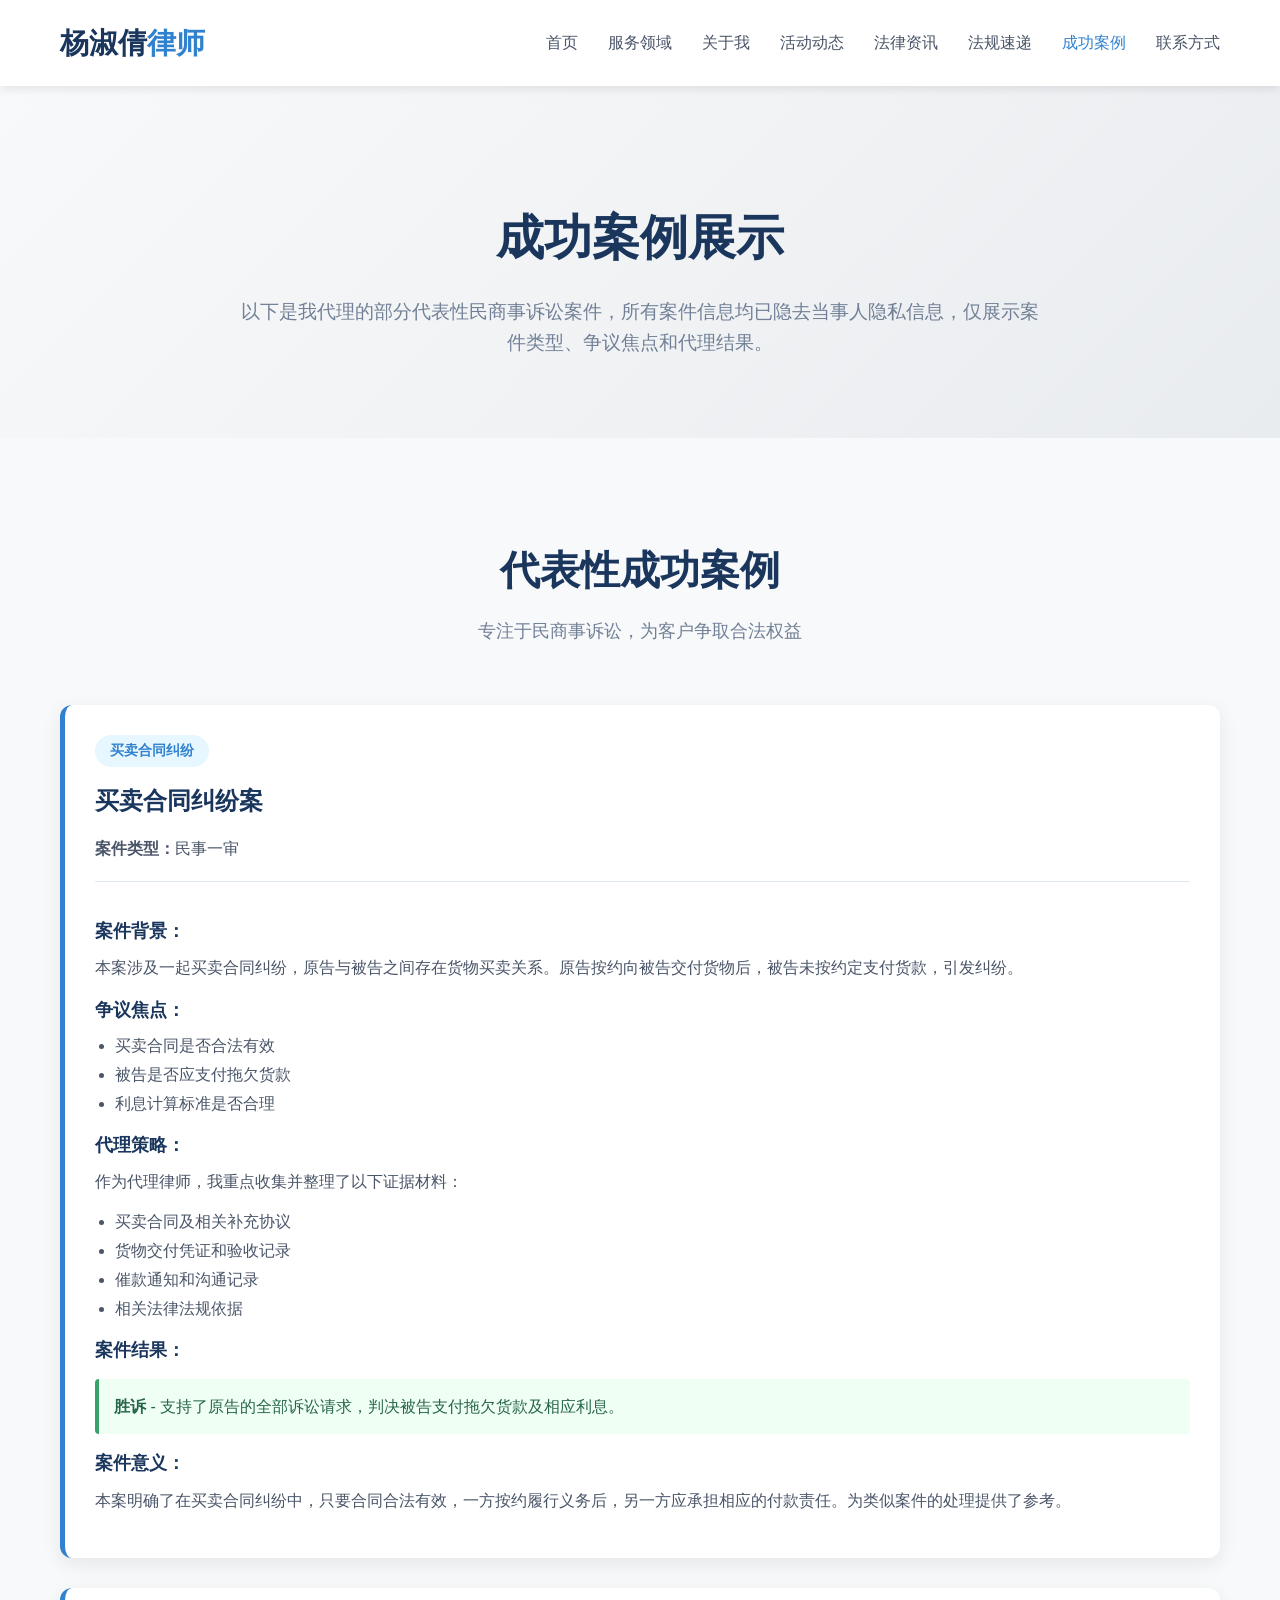
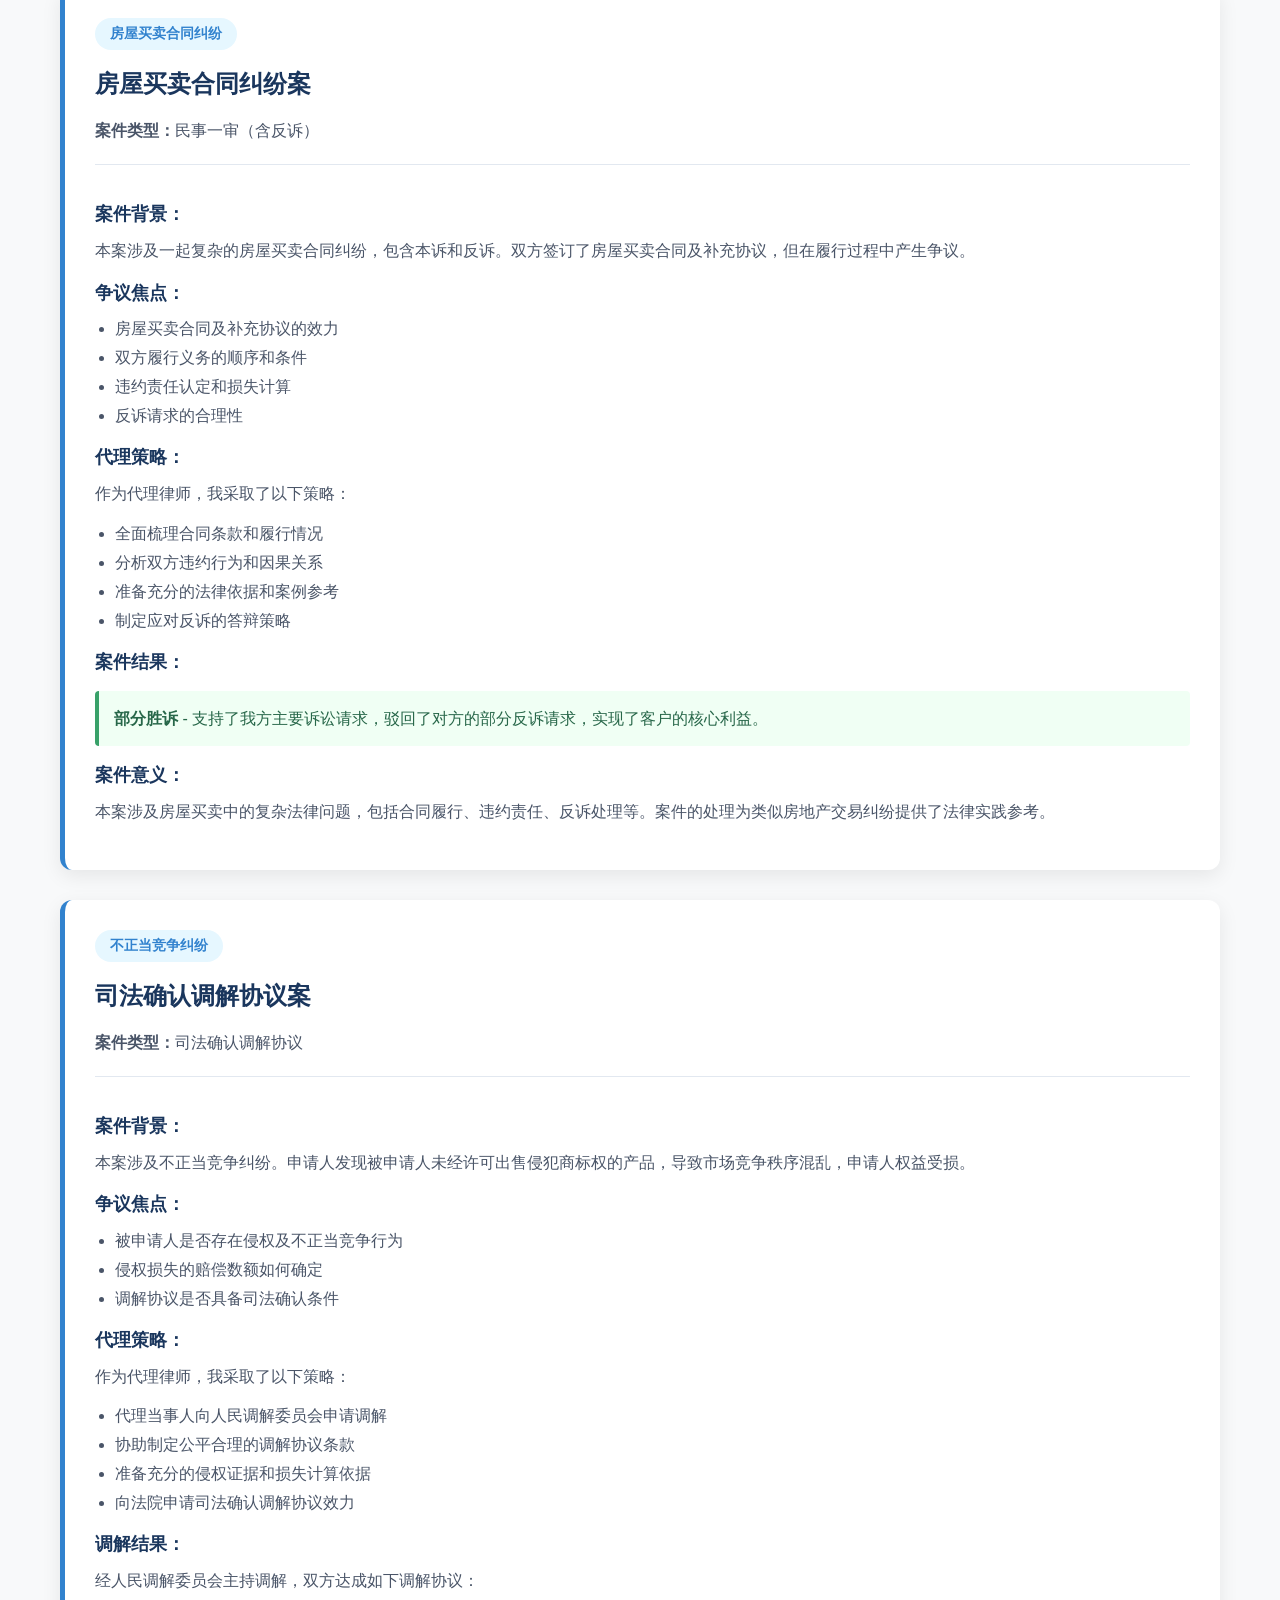
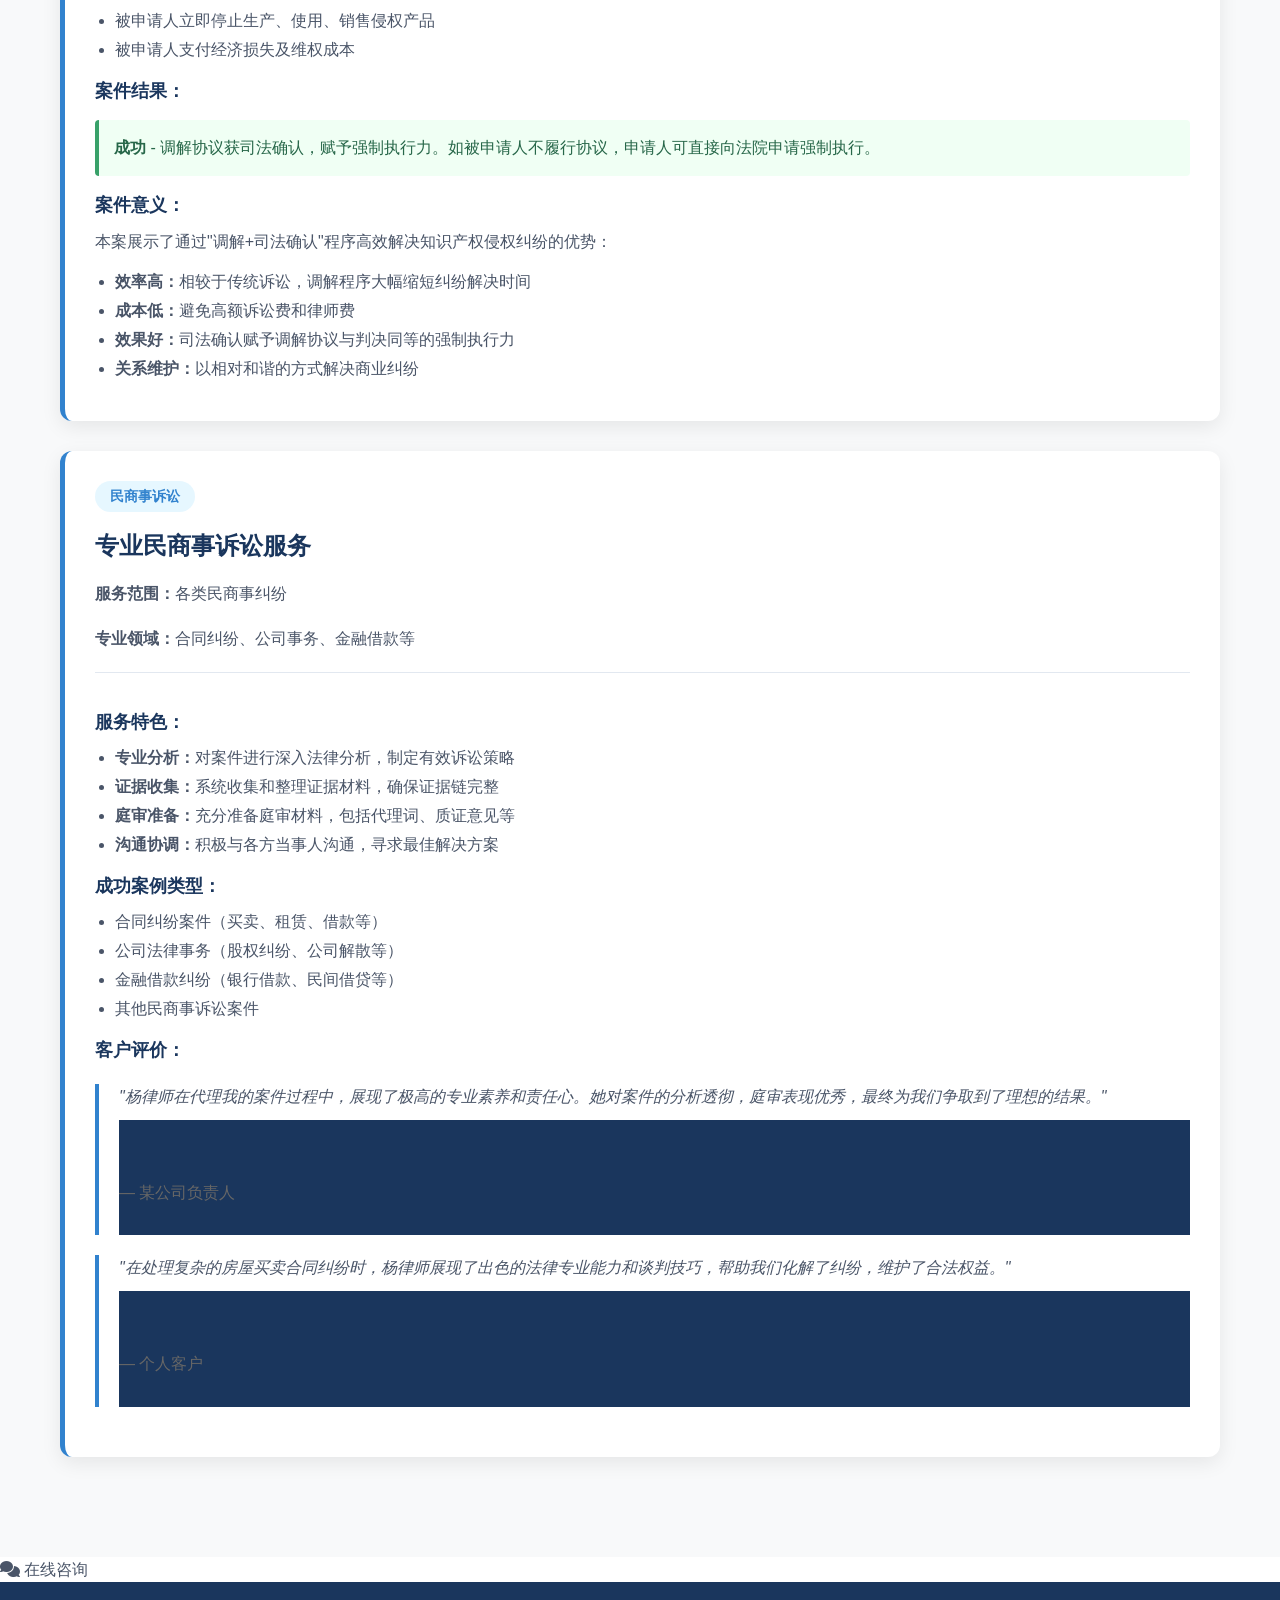
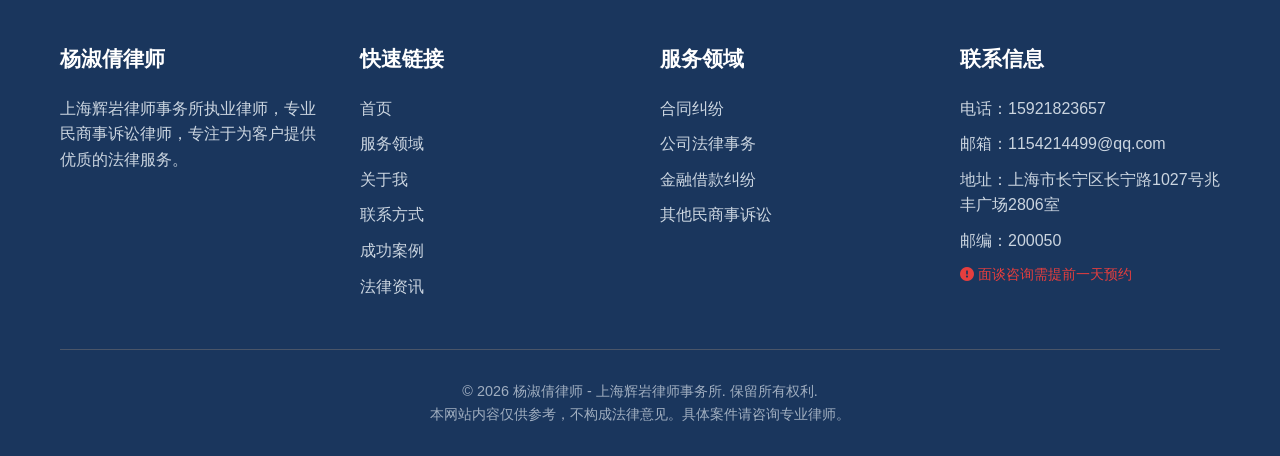
==== cases.html @ 607887e0 "cases.html: 补全</body></html>闭合标签，修复浏览器怪异模式导致fixed定位按钮不可见" ====
<!DOCTYPE html>
<html lang="zh-CN">
<head>
    <meta charset="UTF-8">
    <meta name="viewport" content="width=device-width, initial-scale=1.0">
    <title>成功案例 - 杨淑倩律师 | 上海辉岩律师事务所</title>
    <link rel="stylesheet" href="css/style.css">
    <link rel="stylesheet" href="https://cdnjs.cloudflare.com/ajax/libs/font-awesome/6.4.0/css/all.min.css">
</head>
<body>
    <!-- 头部导航 -->
    <header>
        <div class="container">
            <nav class="navbar">
                <a href="index.html" class="logo">杨淑倩<span>律师</span></a>
                <button class="menu-toggle">
                    <i class="fas fa-bars"></i>
                </button>
                <ul class="nav-links">
<li><a href="index.html#home">首页</a></li>
<li><a href="index.html#services">服务领域</a></li>
<li><a href="index.html#about">关于我</a></li>
<li><a href="index.html#activities">活动动态</a></li>
<li><a href="legal-insights.html">法律资讯</a></li>
<li><a href="laws.html">法规速递</a></li>
<li><a class="active" href="cases.html">成功案例</a></li>
<li><a href="index.html#contact">联系方式</a></li>
                </ul>
            </nav>
        </div>
    </header>

    <!-- 案例页英雄区域 -->
    <section class="hero" id="home" style="padding: 120px 0 80px; margin-top: 80px;">
        <div class="container">
            <h1>成功案例展示</h1>
            <p>以下是我代理的部分代表性民商事诉讼案件，所有案件信息均已隐去当事人隐私信息，仅展示案件类型、争议焦点和代理结果。</p>
        </div>
    </section>

    <!-- 案例展示区域 -->
    <section class="cases" id="cases">
        <div class="container">
            <div class="section-title">
                <h2>代表性成功案例</h2>
                <p>专注于民商事诉讼，为客户争取合法权益</p>
            </div>

            <!-- 案例展示 - 长条分隔样式 -->
            <div class="cases-list">
                <!-- 案例1 -->
                <div class="case-card fade-in">
                    <div class="case-content">
                        <span class="case-tag">买卖合同纠纷</span>
                        <h3>买卖合同纠纷案</h3>
                        <p><strong>案件类型：</strong>民事一审</p>
                        
                        <div class="case-details">
                            <h4>案件背景：</h4>
                            <p>本案涉及一起买卖合同纠纷，原告与被告之间存在货物买卖关系。原告按约向被告交付货物后，被告未按约定支付货款，引发纠纷。</p>
                            
                            <h4>争议焦点：</h4>
                            <ul>
                                <li>买卖合同是否合法有效</li>
                                <li>被告是否应支付拖欠货款</li>
                                <li>利息计算标准是否合理</li>
                            </ul>
                            
                            <h4>代理策略：</h4>
                            <p>作为代理律师，我重点收集并整理了以下证据材料：</p>
                            <ul>
                                <li>买卖合同及相关补充协议</li>
                                <li>货物交付凭证和验收记录</li>
                                <li>催款通知和沟通记录</li>
                                <li>相关法律法规依据</li>
                            </ul>
                            
                            <h4>案件结果：</h4>
                            <div class="case-result">
                                <p><strong>胜诉</strong> - 支持了原告的全部诉讼请求，判决被告支付拖欠货款及相应利息。</p>
                            </div>
                            
                            <h4>案件意义：</h4>
                            <p>本案明确了在买卖合同纠纷中，只要合同合法有效，一方按约履行义务后，另一方应承担相应的付款责任。为类似案件的处理提供了参考。</p>
                        </div>
                    </div>
                </div>

                <!-- 案例2 -->
                <div class="case-card fade-in">
                    <div class="case-content">
                        <span class="case-tag">房屋买卖合同纠纷</span>
                        <h3>房屋买卖合同纠纷案</h3>
                        <p><strong>案件类型：</strong>民事一审（含反诉）</p>
                        
                        <div class="case-details">
                            <h4>案件背景：</h4>
                            <p>本案涉及一起复杂的房屋买卖合同纠纷，包含本诉和反诉。双方签订了房屋买卖合同及补充协议，但在履行过程中产生争议。</p>
                            
                            <h4>争议焦点：</h4>
                            <ul>
                                <li>房屋买卖合同及补充协议的效力</li>
                                <li>双方履行义务的顺序和条件</li>
                                <li>违约责任认定和损失计算</li>
                                <li>反诉请求的合理性</li>
                            </ul>
                            
                            <h4>代理策略：</h4>
                            <p>作为代理律师，我采取了以下策略：</p>
                            <ul>
                                <li>全面梳理合同条款和履行情况</li>
                                <li>分析双方违约行为和因果关系</li>
                                <li>准备充分的法律依据和案例参考</li>
                                <li>制定应对反诉的答辩策略</li>
                            </ul>
                            
                            <h4>案件结果：</h4>
                            <div class="case-result">
                                <p><strong>部分胜诉</strong> - 支持了我方主要诉讼请求，驳回了对方的部分反诉请求，实现了客户的核心利益。</p>
                            </div>
                            
                            <h4>案件意义：</h4>
                            <p>本案涉及房屋买卖中的复杂法律问题，包括合同履行、违约责任、反诉处理等。案件的处理为类似房地产交易纠纷提供了法律实践参考。</p>
                        </div>
                    </div>
                </div>

                <!-- 案例3：司法确认调解协议案 -->
                <div class="case-card fade-in">
                    <div class="case-content">
                        <span class="case-tag">不正当竞争纠纷</span>
                        <h3>司法确认调解协议案</h3>
                        <p><strong>案件类型：</strong>司法确认调解协议</p>
                        
                        <div class="case-details">
                            <h4>案件背景：</h4>
                            <p>本案涉及不正当竞争纠纷。申请人发现被申请人未经许可出售侵犯商标权的产品，导致市场竞争秩序混乱，申请人权益受损。</p>
                            
                            <h4>争议焦点：</h4>
                            <ul>
                                <li>被申请人是否存在侵权及不正当竞争行为</li>
                                <li>侵权损失的赔偿数额如何确定</li>
                                <li>调解协议是否具备司法确认条件</li>
                            </ul>
                            
                            <h4>代理策略：</h4>
                            <p>作为代理律师，我采取了以下策略：</p>
                            <ul>
                                <li>代理当事人向人民调解委员会申请调解</li>
                                <li>协助制定公平合理的调解协议条款</li>
                                <li>准备充分的侵权证据和损失计算依据</li>
                                <li>向法院申请司法确认调解协议效力</li>
                            </ul>
                            
                            <h4>调解结果：</h4>
                            <p>经人民调解委员会主持调解，双方达成如下调解协议：</p>
                            <ul>
                                <li>被申请人立即停止生产、使用、销售侵权产品</li>
                                <li>被申请人支付经济损失及维权成本</li>
                            </ul>
                            
                            <h4>案件结果：</h4>
                            <div class="case-result">
                                <p><strong>成功</strong> - 调解协议获司法确认，赋予强制执行力。如被申请人不履行协议，申请人可直接向法院申请强制执行。</p>
                            </div>
                            
                            <h4>案件意义：</h4>
                            <p>本案展示了通过"调解+司法确认"程序高效解决知识产权侵权纠纷的优势：</p>
                            <ul>
                                <li><strong>效率高：</strong>相较于传统诉讼，调解程序大幅缩短纠纷解决时间</li>
                                <li><strong>成本低：</strong>避免高额诉讼费和律师费</li>
                                <li><strong>效果好：</strong>司法确认赋予调解协议与判决同等的强制执行力</li>
                                <li><strong>关系维护：</strong>以相对和谐的方式解决商业纠纷</li>
                            </ul>
                        </div>
                    </div>
                </div>

                <!-- 案例4（通用模板） -->
                <div class="case-card fade-in">
                    <div class="case-content">
                        <span class="case-tag">民商事诉讼</span>
                        <h3>专业民商事诉讼服务</h3>
                        <p><strong>服务范围：</strong>各类民商事纠纷</p>
                        <p><strong>专业领域：</strong>合同纠纷、公司事务、金融借款等</p>
                        
                        <div class="case-details">
                            <h4>服务特色：</h4>
                            <ul>
                                <li><strong>专业分析：</strong>对案件进行深入法律分析，制定有效诉讼策略</li>
                                <li><strong>证据收集：</strong>系统收集和整理证据材料，确保证据链完整</li>
                                <li><strong>庭审准备：</strong>充分准备庭审材料，包括代理词、质证意见等</li>
                                <li><strong>沟通协调：</strong>积极与各方当事人沟通，寻求最佳解决方案</li>
                            </ul>
                            
                            <h4>成功案例类型：</h4>
                            <ul>
                                <li>合同纠纷案件（买卖、租赁、借款等）</li>
                                <li>公司法律事务（股权纠纷、公司解散等）</li>
                                <li>金融借款纠纷（银行借款、民间借贷等）</li>
                                <li>其他民商事诉讼案件</li>
                            </ul>
                            
                            <h4>客户评价：</h4>
                            <blockquote style="border-left: 4px solid #3182ce; padding-left: 20px; margin: 20px 0; font-style: italic;">
                                "杨律师在代理我的案件过程中，展现了极高的专业素养和责任心。她对案件的分析透彻，庭审表现优秀，最终为我们争取到了理想的结果。"
                                <footer style="margin-top: 10px; font-style: normal; color: #666;">— 某公司负责人</footer>
                            </blockquote>
                            
                            <blockquote style="border-left: 4px solid #3182ce; padding-left: 20px; margin: 20px 0; font-style: italic;">
                                "在处理复杂的房屋买卖合同纠纷时，杨律师展现了出色的法律专业能力和谈判技巧，帮助我们化解了纠纷，维护了合法权益。"
                                <footer style="margin-top: 10px; font-style: normal; color: #666;">— 个人客户</footer>
                            </blockquote>
                        </div>
                    </div>
                </div>
            </div>
        </div>
    </section>

    <!-- 咨询区域 -->
    <!-- 悬浮咨询按钮 -->
    <div class="fixed-consult-btn" onclick="showConsultPanel()">
        <i class="fas fa-comments"></i> 在线咨询
    </div>
    
    <!-- 咨询面板 -->
    <div class="consult-panel" id="consultPanel">
        <div class="consult-panel-header">
            <span>扫码咨询杨律师</span>
            <button onclick="hideConsultPanel()">&times;</button>
        </div>
        <div class="consult-panel-body" style="text-align: center;">
            <p>长按识别二维码，添加杨律师微信</p>
            <img src="素材/微信二维码.png" alt="杨律师微信二维码" style="width: 200px; height: 200px; margin: 15px 0; border-radius: 8px;">
            <p style="color: #666; font-size: 0.85rem;">或直接拨打电话：<strong>15921823657</strong></p>
        </div>
    </div>

    <!-- 页脚 -->
    <footer>
        <div class="container">
            <div class="footer-content">
                <div class="footer-section">
                    <h3>杨淑倩律师</h3>
                    <p>上海辉岩律师事务所执业律师，专业民商事诉讼律师，专注于为客户提供优质的法律服务。</p>
                </div>
                <div class="footer-section">
                    <h3>快速链接</h3>
                    <a href="index.html#home">首页</a>
                    <a href="index.html#services">服务领域</a>
                    <a href="index.html#about">关于我</a>
                    <a href="index.html#contact">联系方式</a>
                    <a href="cases.html" class="active">成功案例</a>
                    <a href="legal-insights.html">法律资讯</a>
                </div>
                <div class="footer-section">
                    <h3>服务领域</h3>
                    <a href="index.html#services">合同纠纷</a>
                    <a href="index.html#services">公司法律事务</a>
                    <a href="index.html#services">金融借款纠纷</a>
                    <a href="index.html#services">其他民商事诉讼</a>
                </div>
                <div class="footer-section">
                    <h3>联系信息</h3>
                    <p>电话：15921823657</p>
                    <p>邮箱：1154214499@qq.com</p>
                    <p>地址：上海市长宁区长宁路1027号兆丰广场2806室</p>
                    <p>邮编：200050</p>
                    <p style="color: #e53e3e; font-size: 0.85rem; margin-top: 5px;">
                        <i class="fas fa-exclamation-circle"></i> 面谈咨询需提前一天预约
                    </p>
                </div>
            </div>
            <div class="copyright">
                <p>&copy; 2026 杨淑倩律师 - 上海辉岩律师事务所. 保留所有权利.</p>
                <p>本网站内容仅供参考，不构成法律意见。具体案件请咨询专业律师。</p>
            </div>
        </div>
    </footer>

    <script src="js/main.js"></script>
    <script>
        // 案例页面特定功能
        document.addEventListener('DOMContentLoaded', function() {
            // 案例详情展开/收起功能
            const caseCards = document.querySelectorAll('.case-card');
            caseCards.forEach(card => {
                card.addEventListener('click', function(e) {
                    // 防止点击链接时触发
                    if (e.target.tagName === 'A' || e.target.closest('a')) {
                        return;
                    }
                    
                    this.classList.toggle('expanded');
                });
            });
        });
    </script>
    
    <style>
        .case-details {
            margin-top: 20px;
            padding-top: 20px;
            border-top: 1px solid #e2e8f0;
        }
        
        .case-details h4 {
            color: #1a365d;
            margin: 15px 0 10px;
            font-size: 1.1rem;
        }
        
        .case-details ul {
            margin: 10px 0 10px 20px;
            color: #4a5568;
        }
        
        .case-details li {
            margin-bottom: 5px;
        }
        
        .case-result {
            background-color: #f0fff4;
            border-left: 4px solid #38a169;
            padding: 15px;
            margin: 15px 0;
            border-radius: 4px;
        }
            <!-- 咨询按钮样式 -->
    <style>
        .fixed-consult-btn {
            position: fixed;
            top: 50%;
            right: 20px;
            transform: translateY(-50%);
            background: linear-gradient(135deg, #1a365d, #2b6cb0);
            color: #fff;
            padding: 12px 24px;
            border-radius: 30px;
            cursor: pointer;
            box-shadow: 0 4px 20px rgba(26,54,93,0.3);
            z-index: 9999;
            font-size: 1rem;
            font-weight: 500;
            transition: transform 0.3s ease, box-shadow 0.3s ease;
        }
        .fixed-consult-btn:hover {
            transform: translateY(-3px);
            box-shadow: 0 6px 25px rgba(26,54,93,0.4);
        }
        .consult-panel {
            display: none;
            position: fixed;
            top: 50%;
            right: 80px;
            transform: translateY(-50%);
            width: 320px;
            background: #fff;
            border-radius: 12px;
            box-shadow: 0 8px 40px rgba(0,0,0,0.15);
            z-index: 9999;
            overflow: hidden;
        }
        .consult-panel.show {
            display: block;
        }
        .consult-panel-header {
            background: linear-gradient(135deg, #1a365d, #2b6cb0);
            color: #fff;
            padding: 15px 20px;
            display: flex;
            justify-content: space-between;
            align-items: center;
        }
        .consult-panel-header button {
            background: none;
            border: none;
            color: #fff;
            font-size: 1.5rem;
            cursor: pointer;
        }
        .consult-panel-body {
            padding: 20px;
        }
        .consult-panel-body p {
            margin: 0 0 15px;
            color: #4a5568;
            font-size: 0.9rem;
        }
        @media (max-width: 480px) {
            .fixed-consult-btn {
                top: 50%;
                right: 10px;
                transform: translateY(-50%);
                padding: 10px 18px;
                font-size: 0.9rem;
            }
            .consult-panel {
                top: 50%;
                right: 60px;
                transform: translateY(-50%);
                left: 10px;
                width: auto;
            }
        }
    </style>
    <script>
        function showConsultPanel() {
            document.getElementById('consultPanel').classList.add('show');
        }
        function hideConsultPanel() {
            document.getElementById('consultPanel').classList.remove('show');
        }
    </script>

</body>
</html>
---- css/style.css ----
/* 基础样式重置 */
* {
    margin: 0;
    padding: 0;
    box-sizing: border-box;
}

:root {
    --primary-color: #1a365d;
    --secondary-color: #3182ce;
    --accent-color: #4299e1;
    --light-color: #f8f9fa;
    --dark-color: #2d3748;
    --text-color: #4a5568;
    --light-text: #718096;
    --border-color: #e2e8f0;
    --success-color: #38a169;
    --warning-color: #d69e2e;
    --danger-color: #e53e3e;
}

body {
    font-family: 'Segoe UI', 'Microsoft YaHei', sans-serif;
    line-height: 1.6;
    color: var(--text-color);
    background-color: white;
}

.container {
    max-width: 1200px;
    margin: 0 auto;
    padding: 0 20px;
}

/* 头部导航 */
header {
    background-color: white;
    box-shadow: 0 2px 10px rgba(0,0,0,0.1);
    position: fixed;
    width: 100%;
    top: 0;
    z-index: 1000;
}

.navbar {
    display: flex;
    justify-content: space-between;
    align-items: center;
    padding: 20px 0;
}

.logo {
    font-size: 1.8rem;
    font-weight: 700;
    color: var(--primary-color);
    text-decoration: none;
}

.logo span {
    color: var(--secondary-color);
}

.nav-links {
    display: flex;
    list-style: none;
    gap: 30px;
}

.nav-links a {
    color: var(--text-color);
    text-decoration: none;
    font-weight: 500;
    transition: color 0.3s;
}

.nav-links a:hover,
.nav-links a.active {
    color: var(--secondary-color);
}

.menu-toggle {
    display: none;
    background: none;
    border: none;
    font-size: 1.5rem;
    color: var(--primary-color);
    cursor: pointer;
}

/* 英雄区域 */
.hero {
    padding: 160px 0 100px;
    background: linear-gradient(135deg, #f8f9fa 0%, #e9ecef 100%);
    text-align: center;
}

.hero h1 {
    font-size: 3rem;
    color: var(--primary-color);
    margin-bottom: 20px;
}

.hero p {
    font-size: 1.2rem;
    color: var(--light-text);
    max-width: 800px;
    margin: 0 auto;
}

/* 章节标题 */
.section-title {
    text-align: center;
    margin-bottom: 60px;
}

.section-title h2 {
    font-size: 2.5rem;
    color: var(--primary-color);
    margin-bottom: 15px;
}

.section-title p {
    font-size: 1.1rem;
    color: var(--light-text);
    max-width: 600px;
    margin: 0 auto;
}

/* 案例展示区域 - 长条分隔样式 */
.cases {
    padding: 100px 0;
    background-color: #f8f9fa;
}

/* 案例卡片 - 长条分隔样式 */
.case-card {
    background: white;
    border-radius: 12px;
    overflow: hidden;
    box-shadow: 0 6px 20px rgba(0,0,0,0.08);
    margin-bottom: 30px;
    transition: transform 0.3s ease, box-shadow 0.3s ease;
    border-left: 5px solid var(--secondary-color);
}

.case-card:hover {
    transform: translateY(-5px);
    box-shadow: 0 10px 25px rgba(0,0,0,0.12);
}

.case-card:last-child {
    margin-bottom: 0;
}

.case-content {
    padding: 30px;
}

.case-tag {
    display: inline-block;
    background-color: #e6f7ff;
    color: var(--secondary-color);
    padding: 5px 15px;
    border-radius: 20px;
    font-size: 0.85rem;
    font-weight: 600;
    margin-bottom: 15px;
}

.case-content h3 {
    font-size: 1.5rem;
    color: var(--primary-color);
    margin-bottom: 15px;
}

.case-content > p {
    color: var(--text-color);
    margin-bottom: 20px;
    line-height: 1.6;
}

/* 案例详情区域 */
.case-details {
    margin-top: 25px;
    padding-top: 25px;
    border-top: 1px solid var(--border-color);
}

.case-details h4 {
    color: var(--primary-color);
    margin: 20px 0 10px;
    font-size: 1.1rem;
}

.case-details p {
    color: var(--text-color);
    margin-bottom: 15px;
    line-height: 1.6;
}

.case-details ul {
    margin: 10px 0 15px 20px;
    color: var(--text-color);
}

.case-details li {
    margin-bottom: 8px;
    line-height: 1.5;
}

/* 案件结果样式 */
.case-result {
    background-color: #f0fff4;
    border-left: 4px solid var(--success-color);
    padding: 15px;
    margin: 20px 0;
    border-radius: 4px;
}

.case-result p {
    margin: 0;
    color: #276749;
}

/* 按钮样式 */
.btn {
    display: inline-block;
    padding: 12px 30px;
    background-color: var(--secondary-color);
    color: white;
    text-decoration: none;
    border-radius: 6px;
    font-weight: 600;
    border: none;
    cursor: pointer;
    transition: all 0.3s ease;
}

.btn:hover {
    background-color: var(--primary-color);
    transform: translateY(-2px);
    box-shadow: 0 6px 15px rgba(49, 130, 206, 0.3);
}

.btn-outline {
    background-color: transparent;
    color: var(--secondary-color);
    border: 2px solid var(--secondary-color);
}

.btn-outline:hover {
    background-color: var(--secondary-color);
    color: white;
}

.btn-primary {
    background-color: var(--secondary-color);
    color: white;
}

.btn-primary:hover {
    background-color: var(--primary-color);
}

/* 咨询表单 */
.consultation {
    padding: 100px 0;
    background-color: white;
}

.contact-form {
    max-width: 600px;
    margin: 0 auto;
    background: white;
    padding: 40px;
    border-radius: 12px;
    box-shadow: 0 8px 25px rgba(0,0,0,0.1);
}

.form-group {
    margin-bottom: 25px;
}

.form-group label {
    display: block;
    margin-bottom: 8px;
    color: var(--primary-color);
    font-weight: 600;
}

.form-group input,
.form-group select,
.form-group textarea {
    width: 100%;
    padding: 12px 15px;
    border: 1px solid var(--border-color);
    border-radius: 6px;
    font-size: 1rem;
    transition: border-color 0.3s;
}

.form-group input:focus,
.form-group select:focus,
.form-group textarea:focus {
    outline: none;
    border-color: var(--secondary-color);
}

.submit-button {
    width: 100%;
    padding: 15px;
    font-size: 1.1rem;
}

/* 页脚 */
footer {
    background-color: var(--primary-color);
    color: white;
    padding: 60px 0 30px;
}

.footer-content {
    display: grid;
    grid-template-columns: repeat(auto-fit, minmax(250px, 1fr));
    gap: 40px;
    margin-bottom: 40px;
}

.footer-section h3 {
    font-size: 1.3rem;
    margin-bottom: 20px;
    color: white;
}

.footer-section p {
    color: #cbd5e0;
    line-height: 1.6;
    margin-bottom: 10px;
}

.footer-section a {
    display: block;
    color: #cbd5e0;
    text-decoration: none;
    margin-bottom: 10px;
    transition: color 0.3s;
}

.footer-section a:hover {
    color: white;
}

.copyright {
    text-align: center;
    padding-top: 30px;
    border-top: 1px solid #4a5568;
    color: #a0aec0;
    font-size: 0.9rem;
}

/* 响应式设计 */
@media (max-width: 768px) {
    .menu-toggle {
        display: block;
    }
    
    .nav-links {
        display: none;
        position: absolute;
        top: 100%;
        left: 0;
        width: 100%;
        background-color: white;
        flex-direction: column;
        padding: 20px;
        box-shadow: 0 5px 15px rgba(0,0,0,0.1);
    }
    
    .nav-links.active {
        display: flex;
    }
    
    .hero h1 {
        font-size: 2.2rem;
    }
    
    .section-title h2 {
        font-size: 2rem;
    }
    
    .case-content {
        padding: 20px;
    }
    
    .contact-form {
        padding: 25px;
    }
}

/* 动画效果 */
.fade-in {
    animation: fadeIn 0.8s ease-out;
}

@keyframes fadeIn {
    from {
        opacity: 0;
        transform: translateY(20px);
    }
    to {
        opacity: 1;
        transform: translateY(0);
    }
}

/* 加载动画 */
.loading {
    display: inline-block;
    width: 20px;
    height: 20px;
    border: 3px solid rgba(255,255,255,0.3);
    border-radius: 50%;
    border-top-color: white;
    animation: spin 1s ease-in-out infinite;
    margin-right: 10px;
}

@keyframes spin {
    to { transform: rotate(360deg); }
}

/* 错误消息 */
.error-message {
    color: var(--danger-color);
    font-size: 0.9rem;
    margin-top: 5px;
    display: none;
}

.form-group.error .error-message {
    display: block;
}

/* 成功消息 */
.success-message {
    background-color: var(--success-color);
    color: white;
    padding: 15px;
    border-radius: 5px;
    margin-bottom: 20px;
}

/* 活动卡片悬停效果 */
.activity-card:hover {
    transform: translateY(-8px);
    box-shadow: 0 12px 30px rgba(0,0,0,0.15) !important;
    cursor: pointer;
}

/* 案例卡片悬停效果增强 */
.case-card:hover {
    transform: translateY(-5px);
    box-shadow: 0 10px 25px rgba(0,0,0,0.12) !important;
    transition: transform 0.3s ease, box-shadow 0.3s ease;
}

/* 服务项目悬停效果 */
.service-card:hover {
    transform: translateY(-5px);
    box-shadow: 0 10px 25px rgba(0,0,0,0.12) !important;
    transition: transform 0.3s ease, box-shadow 0.3s ease;
}

/* 按钮悬停效果增强 */
.btn:hover {
    transform: translateY(-2px);
    box-shadow: 0 6px 15px rgba(49, 130, 206, 0.3);
    transition: transform 0.2s ease, box-shadow 0.2s ease;
}

.btn-outline:hover {
    transform: translateY(-2px);
    box-shadow: 0 6px 15px rgba(26, 54, 93, 0.15);
    transition: transform 0.2s ease, box-shadow 0.2s ease;
}
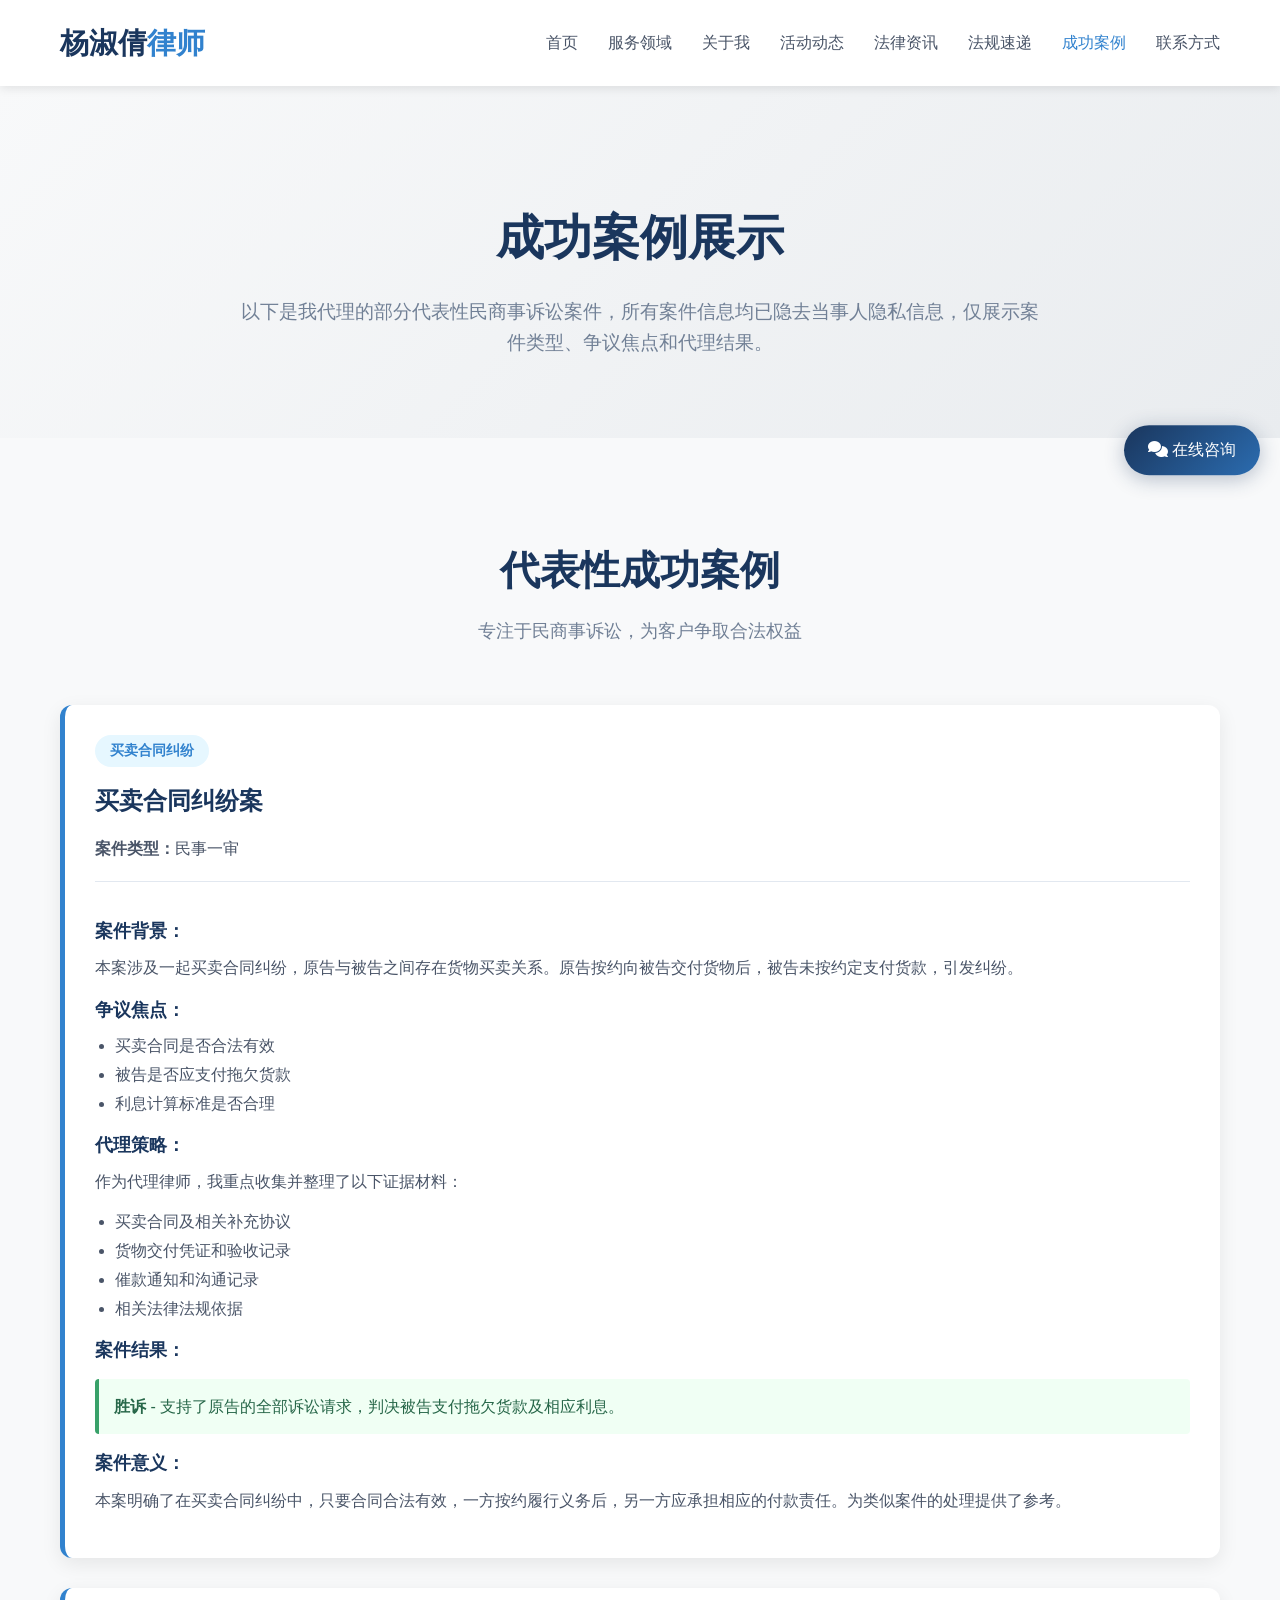
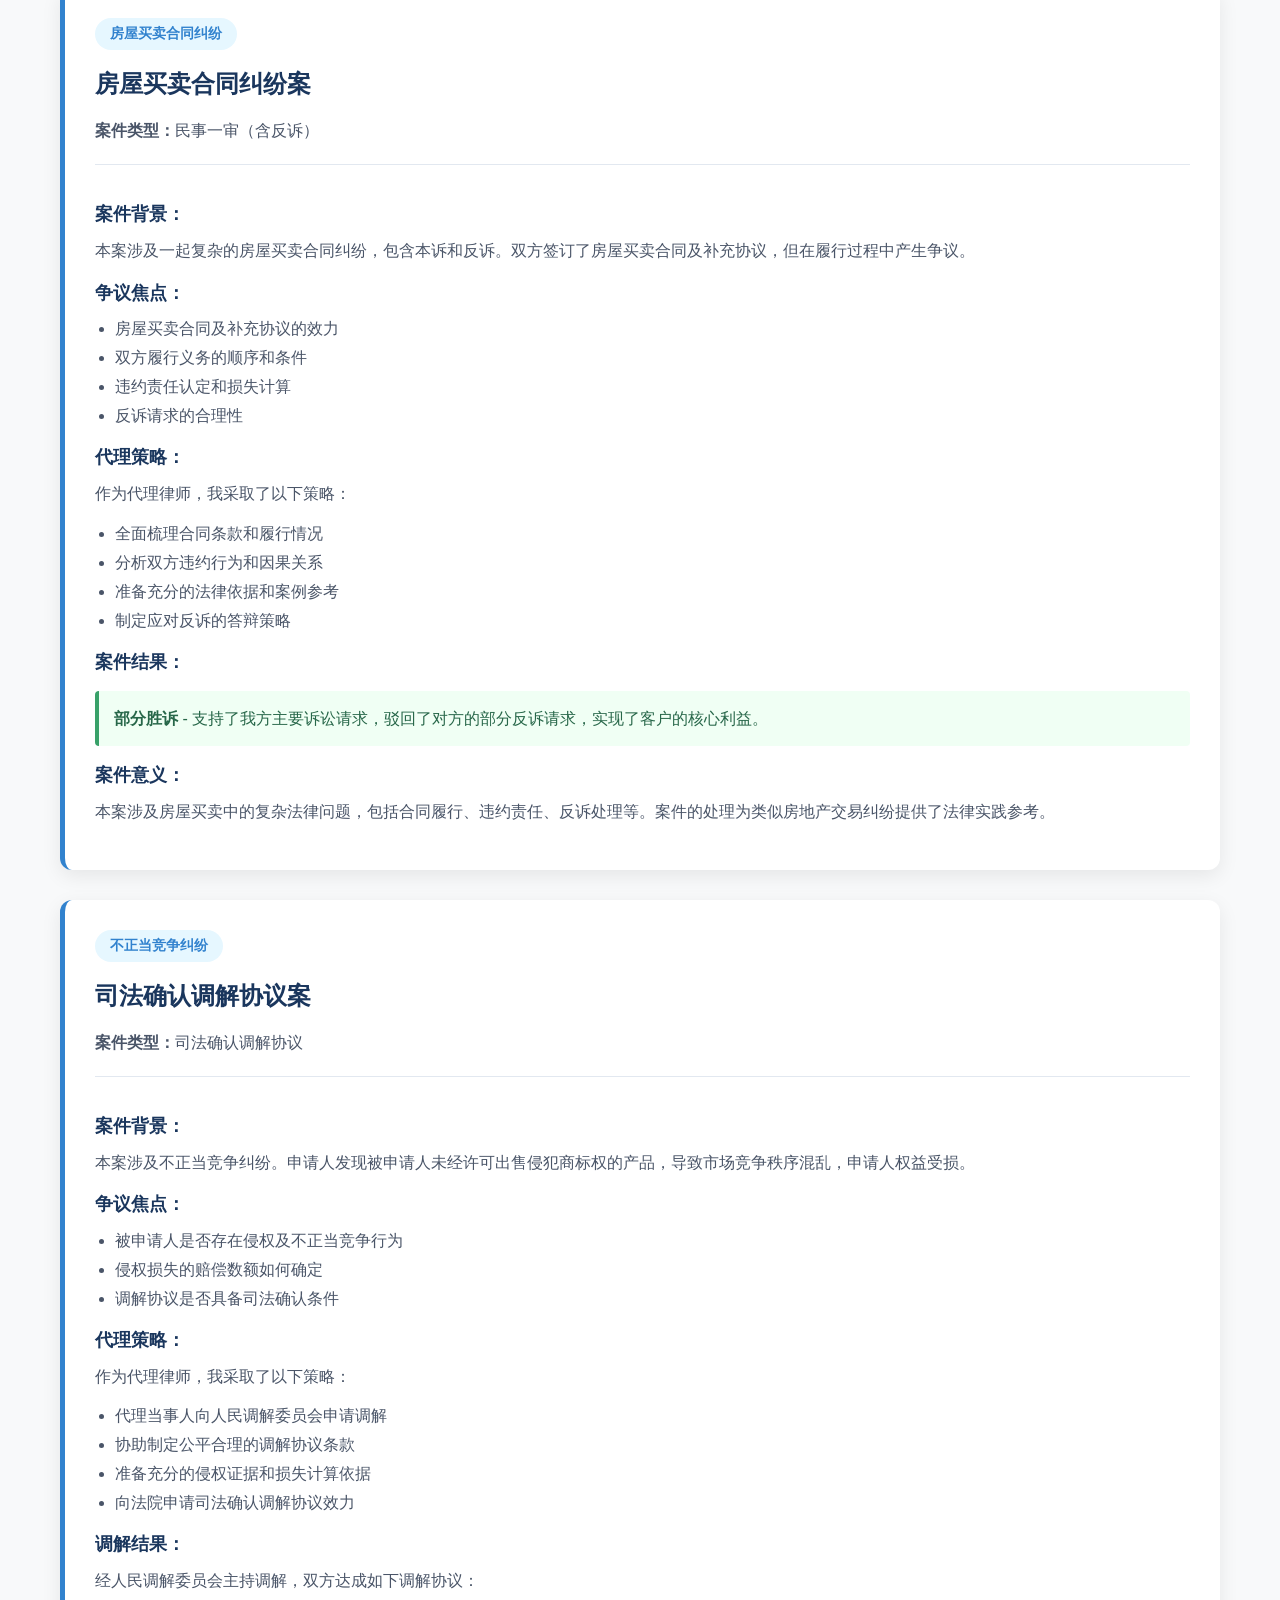
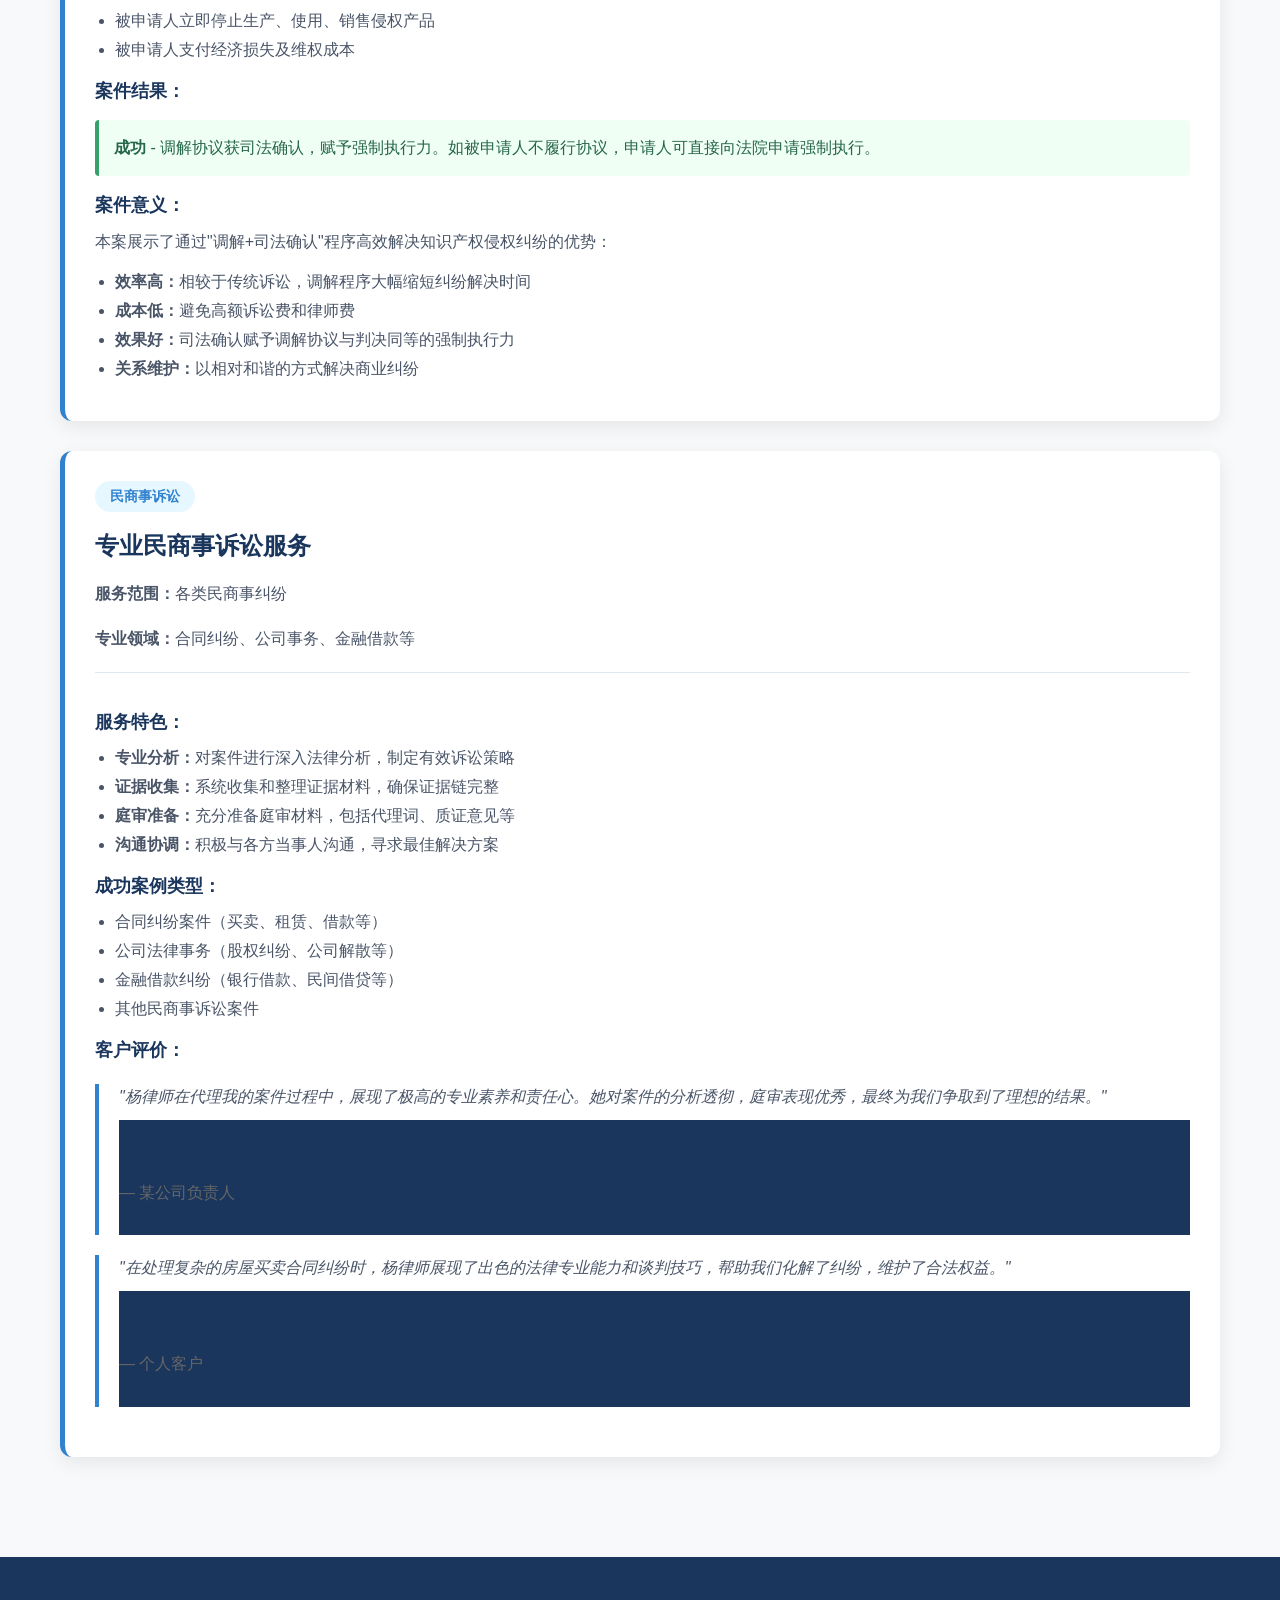
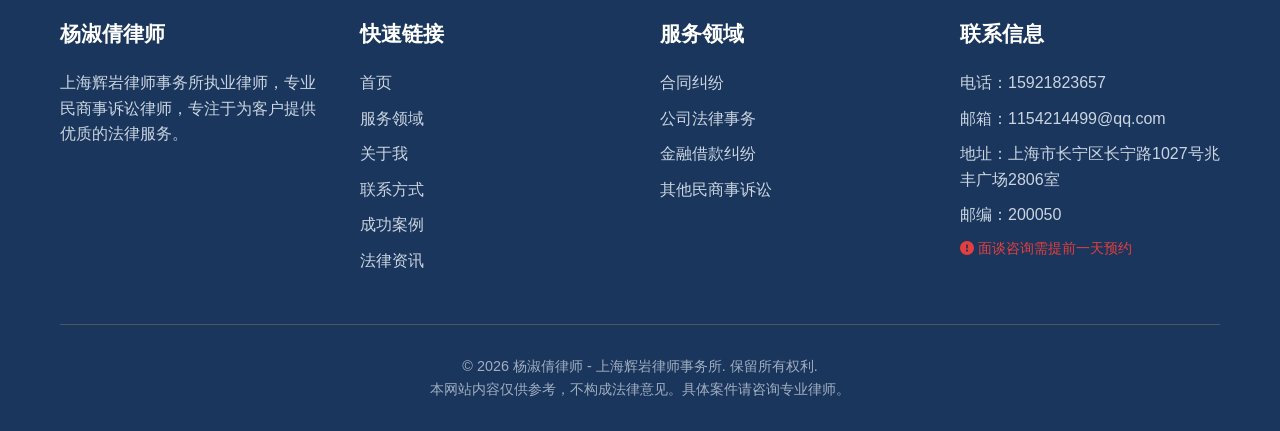
==== commit d0bded30: "cases.html: 完全替换在线咨询按钮代码为laws.html对齐版本（包含完整CSS+JS+HTML）" ====
--- a/cases.html
+++ b/cases.html
@@ -218,27 +218,114 @@
         </div>
     </section>
 
-    <!-- 咨询区域 -->
-    <!-- 悬浮咨询按钮 -->
-    <div class="fixed-consult-btn" onclick="showConsultPanel()">
-        <i class="fas fa-comments"></i> 在线咨询
-    </div>
-    
-    <!-- 咨询面板 -->
-    <div class="consult-panel" id="consultPanel">
-        <div class="consult-panel-header">
-            <span>扫码咨询杨律师</span>
-            <button onclick="hideConsultPanel()">&times;</button>
-        </div>
-        <div class="consult-panel-body" style="text-align: center;">
-            <p>长按识别二维码，添加杨律师微信</p>
-            <img src="素材/微信二维码.png" alt="杨律师微信二维码" style="width: 200px; height: 200px; margin: 15px 0; border-radius: 8px;">
-            <p style="color: #666; font-size: 0.85rem;">或直接拨打电话：<strong>15921823657</strong></p>
-        </div>
+    <!-- 悬浮咨询按钮 -->
+    <div class="fixed-consult-btn" onclick="showConsultPanel()">
+        <i class="fas fa-comments"></i> 在线咨询
     </div>
-
-    <!-- 页脚 -->
-    <footer>
+    
+    <!-- 咨询面板 -->
+    <div class="consult-panel" id="consultPanel">
+        <div class="consult-panel-header">
+            <span>扫码咨询杨律师</span>
+            <button onclick="hideConsultPanel()">&times;</button>
+        </div>
+        <div class="consult-panel-body" style="text-align: center;">
+            <p>长按识别二维码，添加杨律师微信</p>
+            <img src="素材/微信二维码.png" alt="杨律师微信二维码" style="width: 200px; height: 200px; margin: 15px 0; border-radius: 8px;">
+            <p style="color: #666; font-size: 0.85rem;">或直接拨打电话：<strong>15921823657</strong></p>
+        </div>
+    </div>
+    
+    <style>
+        .fixed-consult-btn {
+            position: fixed;
+            top: 50%;
+            right: 20px;
+            transform: translateY(-50%);
+            background: linear-gradient(135deg, #1a365d, #2b6cb0);
+            color: #fff;
+            padding: 12px 24px;
+            border-radius: 30px;
+            cursor: pointer;
+            box-shadow: 0 4px 20px rgba(26,54,93,0.3);
+            z-index: 9999;
+            font-size: 1rem;
+            font-weight: 500;
+            transition: transform 0.3s ease, box-shadow 0.3s ease;
+        }
+        .fixed-consult-btn:hover {
+            transform: translateY(-3px);
+            box-shadow: 0 6px 25px rgba(26,54,93,0.4);
+        }
+        .consult-panel {
+            display: none;
+            position: fixed;
+            top: 50%;
+            right: 80px;
+            transform: translateY(-50%);
+            width: 320px;
+            background: #fff;
+            border-radius: 12px;
+            box-shadow: 0 8px 40px rgba(0,0,0,0.15);
+            z-index: 9999;
+            overflow: hidden;
+        }
+        .consult-panel.show {
+            display: block;
+        }
+        .consult-panel-header {
+            background: linear-gradient(135deg, #1a365d, #2b6cb0);
+            color: #fff;
+            padding: 15px 20px;
+            display: flex;
+            justify-content: space-between;
+            align-items: center;
+        }
+        .consult-panel-header button {
+            background: none;
+            border: none;
+            color: #fff;
+            font-size: 1.5rem;
+            cursor: pointer;
+        }
+        .consult-panel-body {
+            padding: 20px;
+        }
+        .consult-panel-body p {
+            margin: 0 0 15px;
+            color: #4a5568;
+            font-size: 0.9rem;
+        }
+        @media (max-width: 480px) {
+            .fixed-consult-btn {
+                top: 50%;
+                right: 10px;
+                transform: translateY(-50%);
+                padding: 10px 18px;
+                font-size: 0.9rem;
+            }
+            .consult-panel {
+                top: 50%;
+                right: 60px;
+                transform: translateY(-50%);
+                left: 10px;
+                width: auto;
+            }
+        }
+    </style>
+    
+    <script>
+        function showConsultPanel() {
+            document.getElementById('consultPanel').classList.add('show');
+        }
+        function hideConsultPanel() {
+            document.getElementById('consultPanel').classList.remove('show');
+        }
+    </script>
+
+</body>
+
+<footer>
         <div class="container">
             <div class="footer-content">
                 <div class="footer-section">
@@ -328,92 +415,4 @@
             border-radius: 4px;
         }
         -    <!-- 咨询按钮样式 -->
-    <style>
-        .fixed-consult-btn {
-            position: fixed;
-            top: 50%;
-            right: 20px;
-            transform: translateY(-50%);
-            background: linear-gradient(135deg, #1a365d, #2b6cb0);
-            color: #fff;
-            padding: 12px 24px;
-            border-radius: 30px;
-            cursor: pointer;
-            box-shadow: 0 4px 20px rgba(26,54,93,0.3);
-            z-index: 9999;
-            font-size: 1rem;
-            font-weight: 500;
-            transition: transform 0.3s ease, box-shadow 0.3s ease;
-        }
-        .fixed-consult-btn:hover {
-            transform: translateY(-3px);
-            box-shadow: 0 6px 25px rgba(26,54,93,0.4);
-        }
-        .consult-panel {
-            display: none;
-            position: fixed;
-            top: 50%;
-            right: 80px;
-            transform: translateY(-50%);
-            width: 320px;
-            background: #fff;
-            border-radius: 12px;
-            box-shadow: 0 8px 40px rgba(0,0,0,0.15);
-            z-index: 9999;
-            overflow: hidden;
-        }
-        .consult-panel.show {
-            display: block;
-        }
-        .consult-panel-header {
-            background: linear-gradient(135deg, #1a365d, #2b6cb0);
-            color: #fff;
-            padding: 15px 20px;
-            display: flex;
-            justify-content: space-between;
-            align-items: center;
-        }
-        .consult-panel-header button {
-            background: none;
-            border: none;
-            color: #fff;
-            font-size: 1.5rem;
-            cursor: pointer;
-        }
-        .consult-panel-body {
-            padding: 20px;
-        }
-        .consult-panel-body p {
-            margin: 0 0 15px;
-            color: #4a5568;
-            font-size: 0.9rem;
-        }
-        @media (max-width: 480px) {
-            .fixed-consult-btn {
-                top: 50%;
-                right: 10px;
-                transform: translateY(-50%);
-                padding: 10px 18px;
-                font-size: 0.9rem;
-            }
-            .consult-panel {
-                top: 50%;
-                right: 60px;
-                transform: translateY(-50%);
-                left: 10px;
-                width: auto;
-            }
-        }
-    </style>
-    <script>
-        function showConsultPanel() {
-            document.getElementById('consultPanel').classList.add('show');
-        }
-        function hideConsultPanel() {
-            document.getElementById('consultPanel').classList.remove('show');
-        }
-    </script>
-
-</body>
-</html>+    </html>
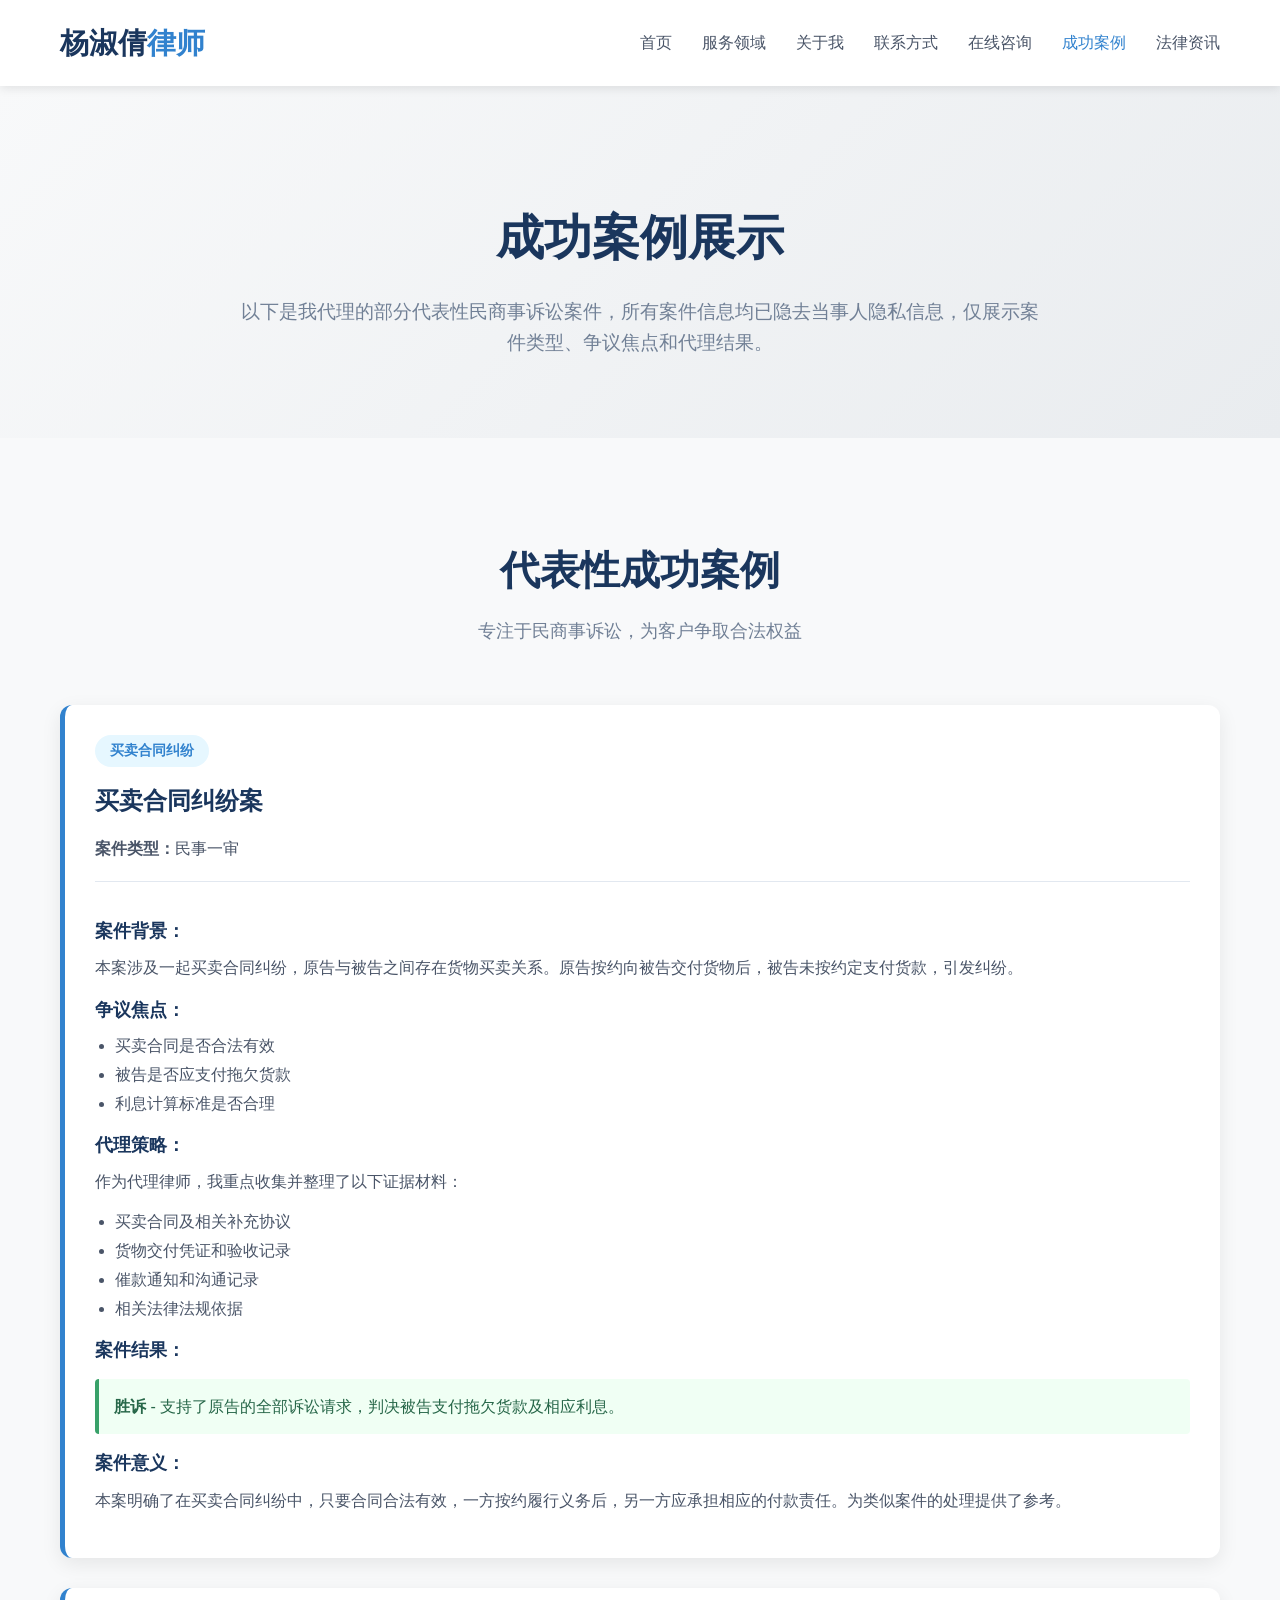
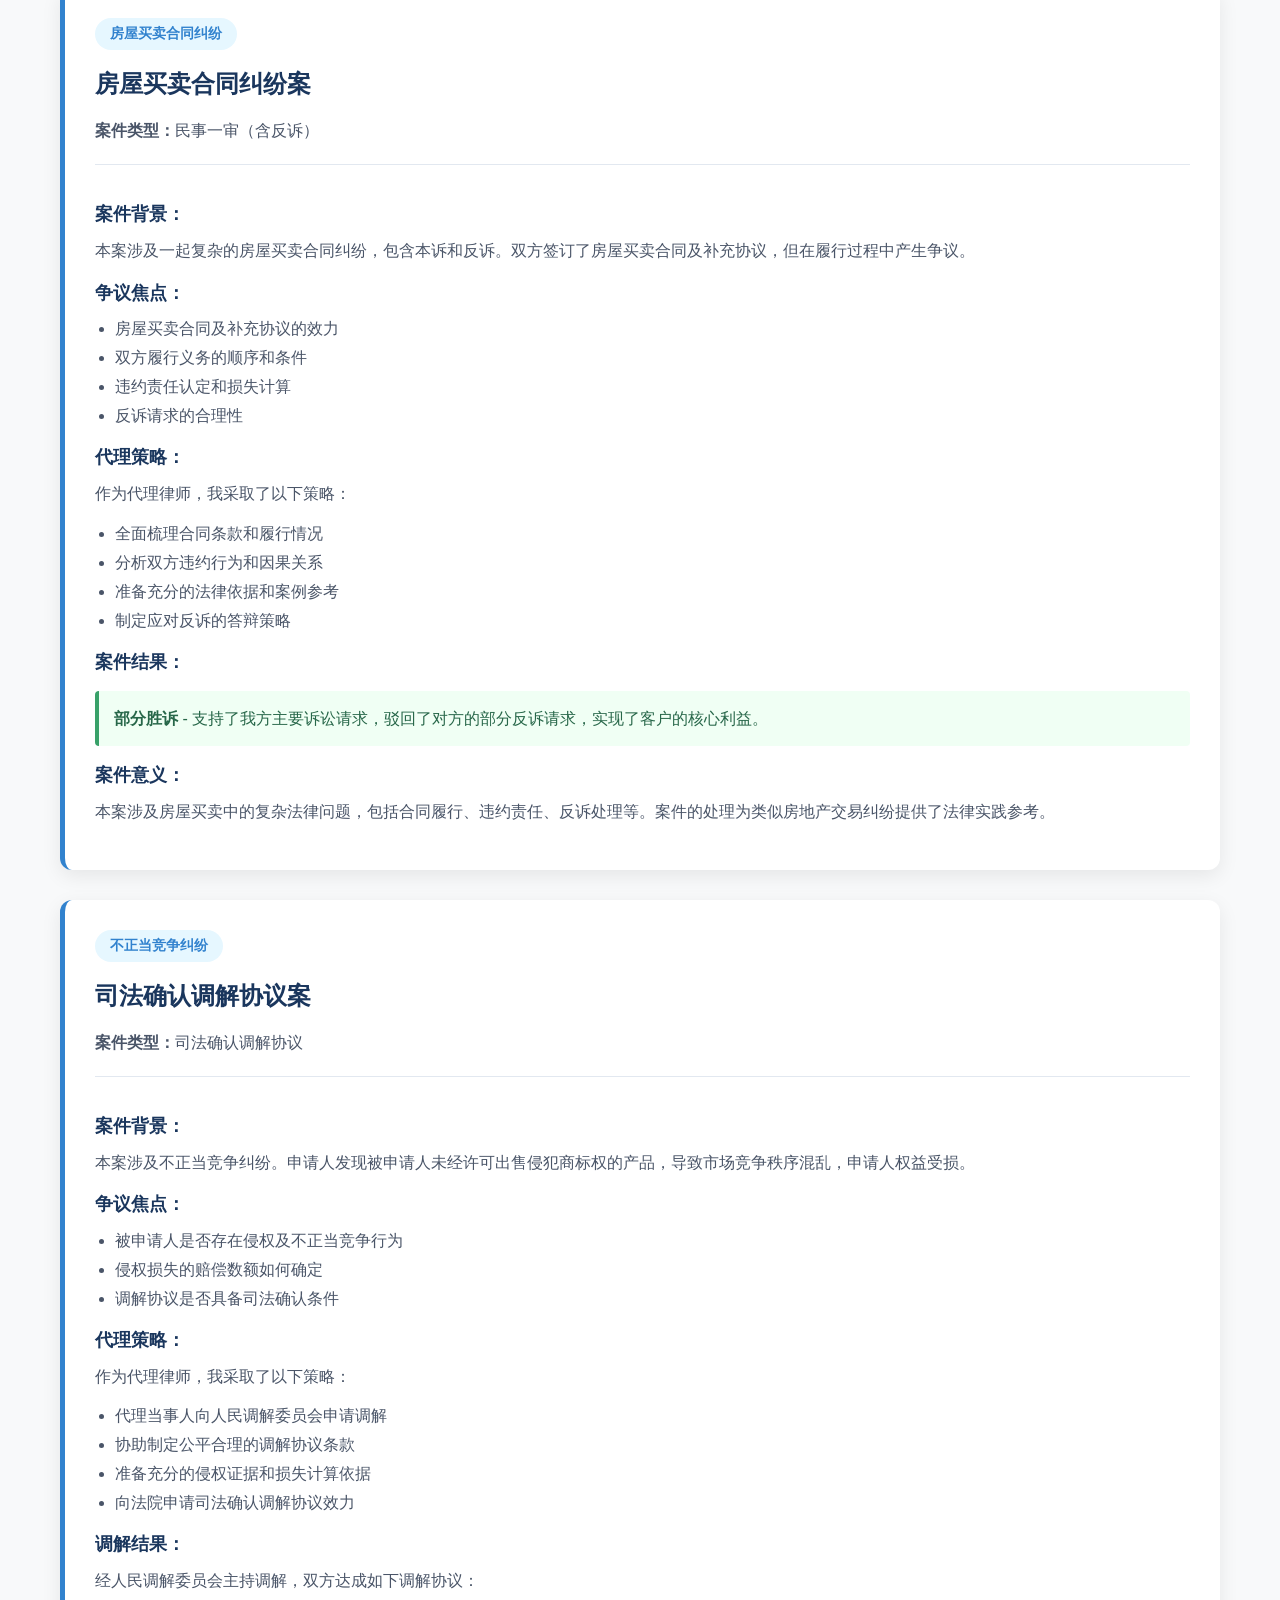
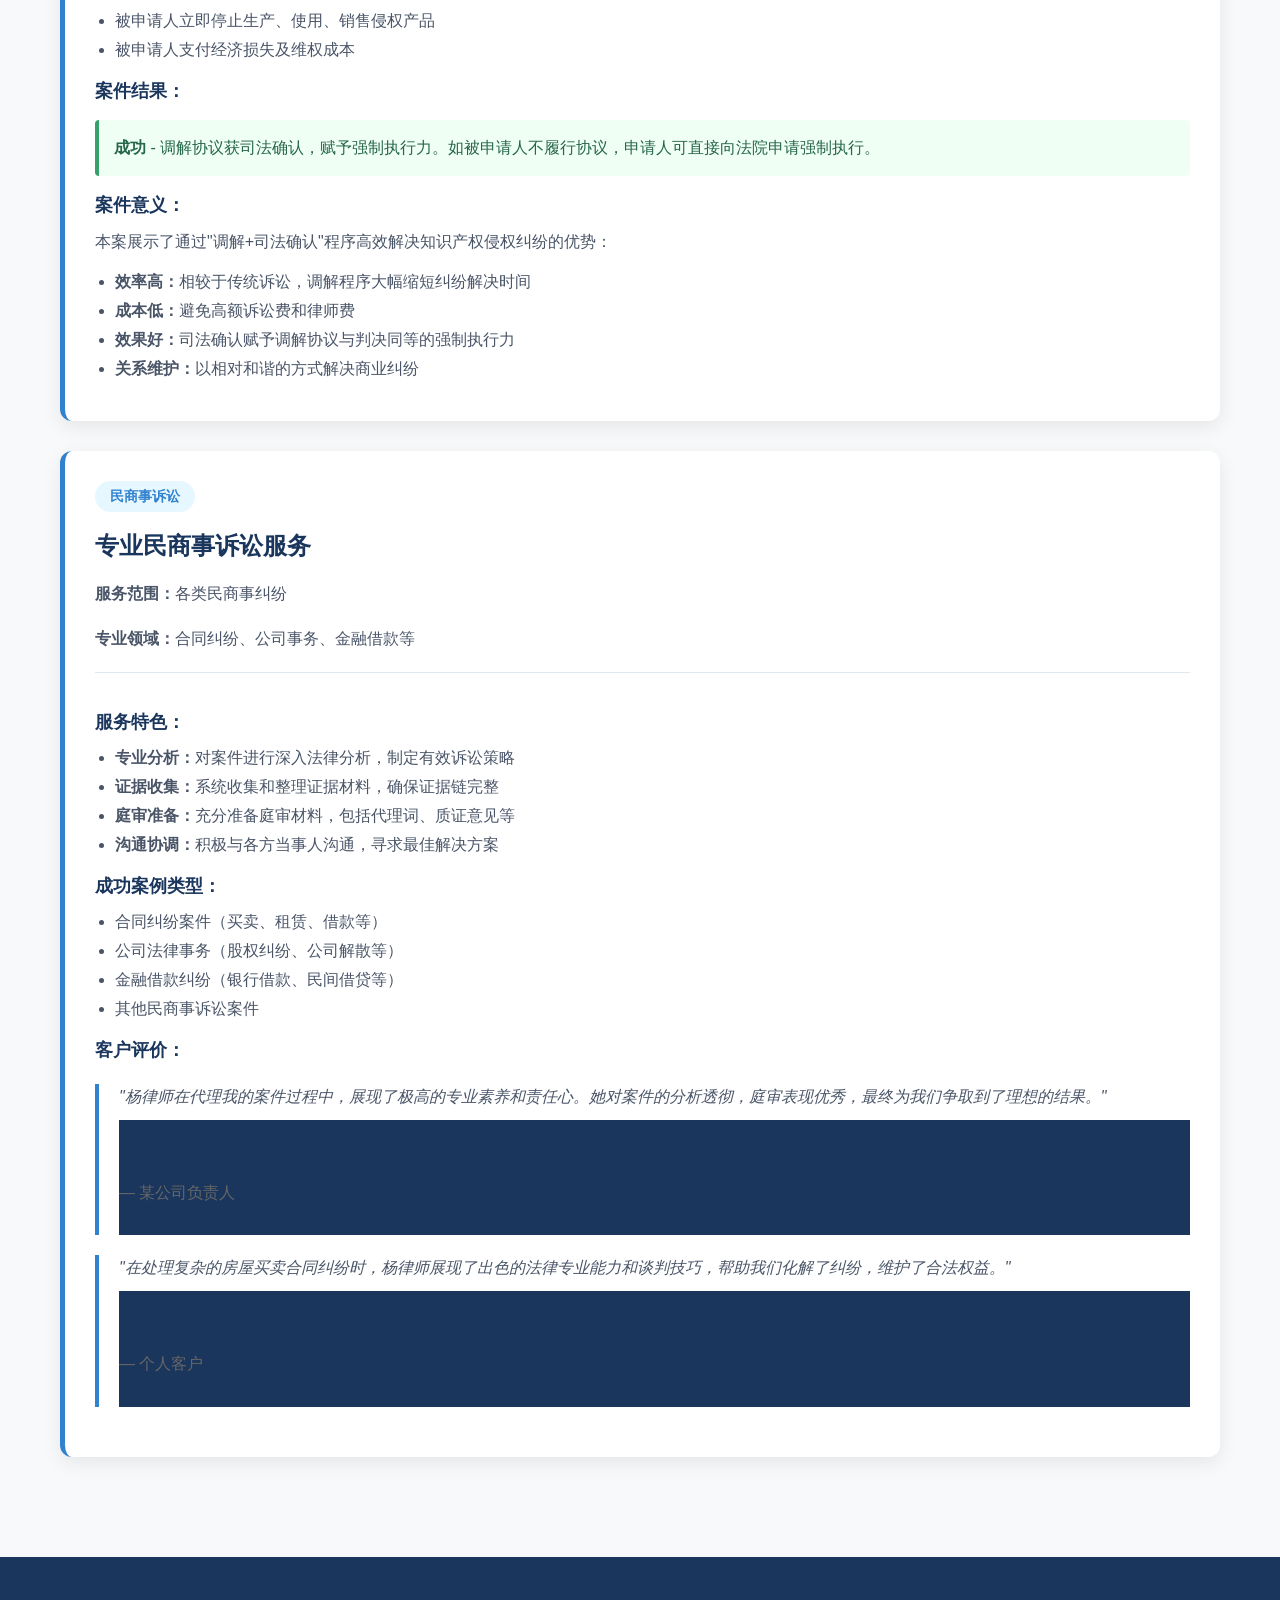
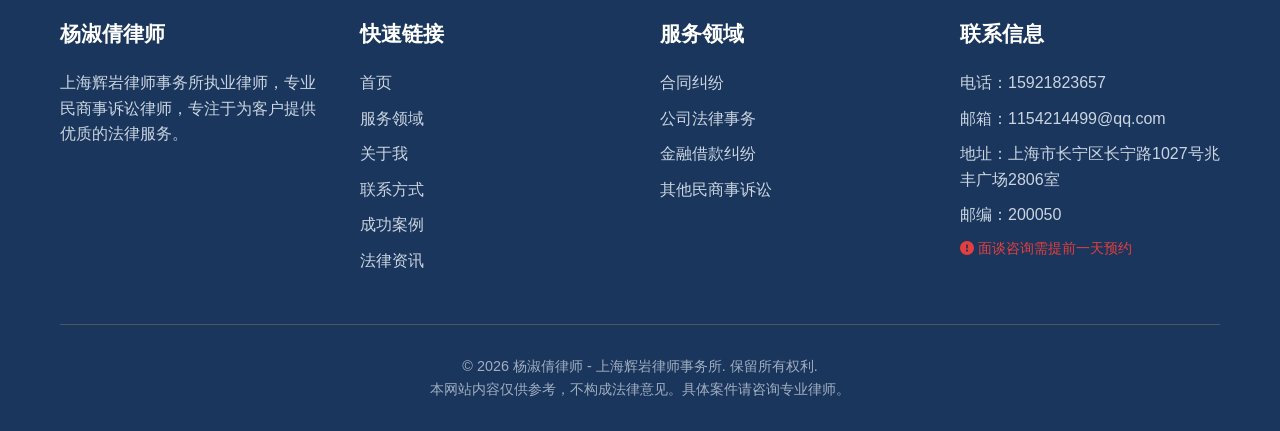
==== commit ebafb011: "cases.html: 完整修复-添加在线咨询按钮+闭合标签" ====
--- a/cases.html
+++ b/cases.html
@@ -16,15 +16,14 @@
                 <button class="menu-toggle">
                     <i class="fas fa-bars"></i>
                 </button>
-                <ul class="nav-links">
-<li><a href="index.html#home">首页</a></li>
-<li><a href="index.html#services">服务领域</a></li>
-<li><a href="index.html#about">关于我</a></li>
-<li><a href="index.html#activities">活动动态</a></li>
-<li><a href="legal-insights.html">法律资讯</a></li>
-<li><a href="laws.html">法规速递</a></li>
-<li><a class="active" href="cases.html">成功案例</a></li>
-<li><a href="index.html#contact">联系方式</a></li>
+                <ul class="nav-links">
+                    <li><a href="index.html#home">首页</a></li>
+                    <li><a href="index.html#services">服务领域</a></li>
+                    <li><a href="index.html#about">关于我</a></li>
+                    <li><a href="index.html#contact">联系方式</a></li>
+                    <li><a href="index.html#consultation">在线咨询</a></li>
+                    <li><a href="cases.html" class="active">成功案例</a></li>
+                    <li><a href="legal-insights.html">法律资讯</a></li>
                 </ul>
             </nav>
         </div>
@@ -218,114 +217,7 @@
         </div>
     </section>
 
-    <!-- 悬浮咨询按钮 -->
-    <div class="fixed-consult-btn" onclick="showConsultPanel()">
-        <i class="fas fa-comments"></i> 在线咨询
-    </div>
-    
-    <!-- 咨询面板 -->
-    <div class="consult-panel" id="consultPanel">
-        <div class="consult-panel-header">
-            <span>扫码咨询杨律师</span>
-            <button onclick="hideConsultPanel()">&times;</button>
-        </div>
-        <div class="consult-panel-body" style="text-align: center;">
-            <p>长按识别二维码，添加杨律师微信</p>
-            <img src="素材/微信二维码.png" alt="杨律师微信二维码" style="width: 200px; height: 200px; margin: 15px 0; border-radius: 8px;">
-            <p style="color: #666; font-size: 0.85rem;">或直接拨打电话：<strong>15921823657</strong></p>
-        </div>
-    </div>
-    
-    <style>
-        .fixed-consult-btn {
-            position: fixed;
-            top: 50%;
-            right: 20px;
-            transform: translateY(-50%);
-            background: linear-gradient(135deg, #1a365d, #2b6cb0);
-            color: #fff;
-            padding: 12px 24px;
-            border-radius: 30px;
-            cursor: pointer;
-            box-shadow: 0 4px 20px rgba(26,54,93,0.3);
-            z-index: 9999;
-            font-size: 1rem;
-            font-weight: 500;
-            transition: transform 0.3s ease, box-shadow 0.3s ease;
-        }
-        .fixed-consult-btn:hover {
-            transform: translateY(-3px);
-            box-shadow: 0 6px 25px rgba(26,54,93,0.4);
-        }
-        .consult-panel {
-            display: none;
-            position: fixed;
-            top: 50%;
-            right: 80px;
-            transform: translateY(-50%);
-            width: 320px;
-            background: #fff;
-            border-radius: 12px;
-            box-shadow: 0 8px 40px rgba(0,0,0,0.15);
-            z-index: 9999;
-            overflow: hidden;
-        }
-        .consult-panel.show {
-            display: block;
-        }
-        .consult-panel-header {
-            background: linear-gradient(135deg, #1a365d, #2b6cb0);
-            color: #fff;
-            padding: 15px 20px;
-            display: flex;
-            justify-content: space-between;
-            align-items: center;
-        }
-        .consult-panel-header button {
-            background: none;
-            border: none;
-            color: #fff;
-            font-size: 1.5rem;
-            cursor: pointer;
-        }
-        .consult-panel-body {
-            padding: 20px;
-        }
-        .consult-panel-body p {
-            margin: 0 0 15px;
-            color: #4a5568;
-            font-size: 0.9rem;
-        }
-        @media (max-width: 480px) {
-            .fixed-consult-btn {
-                top: 50%;
-                right: 10px;
-                transform: translateY(-50%);
-                padding: 10px 18px;
-                font-size: 0.9rem;
-            }
-            .consult-panel {
-                top: 50%;
-                right: 60px;
-                transform: translateY(-50%);
-                left: 10px;
-                width: auto;
-            }
-        }
-    </style>
-    
-    <script>
-        function showConsultPanel() {
-            document.getElementById('consultPanel').classList.add('show');
-        }
-        function hideConsultPanel() {
-            document.getElementById('consultPanel').classList.remove('show');
-        }
-    </script>
-
-</body>
-
-<footer>
+    <footer>
         <div class="container">
             <div class="footer-content">
                 <div class="footer-section">
@@ -415,4 +307,91 @@
             border-radius: 4px;
         }
         -    </html>+    <!-- 咨询按钮样式 -->
+    <style>
+        .fixed-consult-btn {
+            position: fixed;
+            top: 50%;
+            right: 20px;
+            transform: translateY(-50%);
+            background: linear-gradient(135deg, #1a365d, #2b6cb0);
+            color: #fff;
+            padding: 12px 24px;
+            border-radius: 30px;
+            cursor: pointer;
+            box-shadow: 0 4px 20px rgba(26,54,93,0.3);
+            z-index: 9999;
+            font-size: 1rem;
+            font-weight: 500;
+            transition: transform 0.3s ease, box-shadow 0.3s ease;
+        }
+        .fixed-consult-btn:hover {
+            transform: translateY(-3px);
+            box-shadow: 0 6px 25px rgba(26,54,93,0.4);
+        }
+        .consult-panel {
+            display: none;
+            position: fixed;
+            top: 50%;
+            right: 80px;
+            transform: translateY(-50%);
+            width: 320px;
+            background: #fff;
+            border-radius: 12px;
+            box-shadow: 0 8px 40px rgba(0,0,0,0.15);
+            z-index: 9999;
+            overflow: hidden;
+        }
+        .consult-panel.show {
+            display: block;
+        }
+        .consult-panel-header {
+            background: linear-gradient(135deg, #1a365d, #2b6cb0);
+            color: #fff;
+            padding: 15px 20px;
+            display: flex;
+            justify-content: space-between;
+            align-items: center;
+        }
+        .consult-panel-header button {
+            background: none;
+            border: none;
+            color: #fff;
+            font-size: 1.5rem;
+            cursor: pointer;
+        }
+        .consult-panel-body {
+            padding: 20px;
+        }
+        .consult-panel-body p {
+            margin: 0 0 15px;
+            color: #4a5568;
+            font-size: 0.9rem;
+        }
+        @media (max-width: 480px) {
+            .fixed-consult-btn {
+                top: 50%;
+                right: 10px;
+                transform: translateY(-50%);
+                padding: 10px 18px;
+                font-size: 0.9rem;
+            }
+            .consult-panel {
+                top: 50%;
+                right: 60px;
+                transform: translateY(-50%);
+                left: 10px;
+                width: auto;
+            }
+        }
+    </style>
+    <script>
+        function showConsultPanel() {
+            document.getElementById('consultPanel').classList.add('show');
+        }
+        function hideConsultPanel() {
+            document.getElementById('consultPanel').classList.remove('show');
+        }
+    </script>
+</body>
+</html>
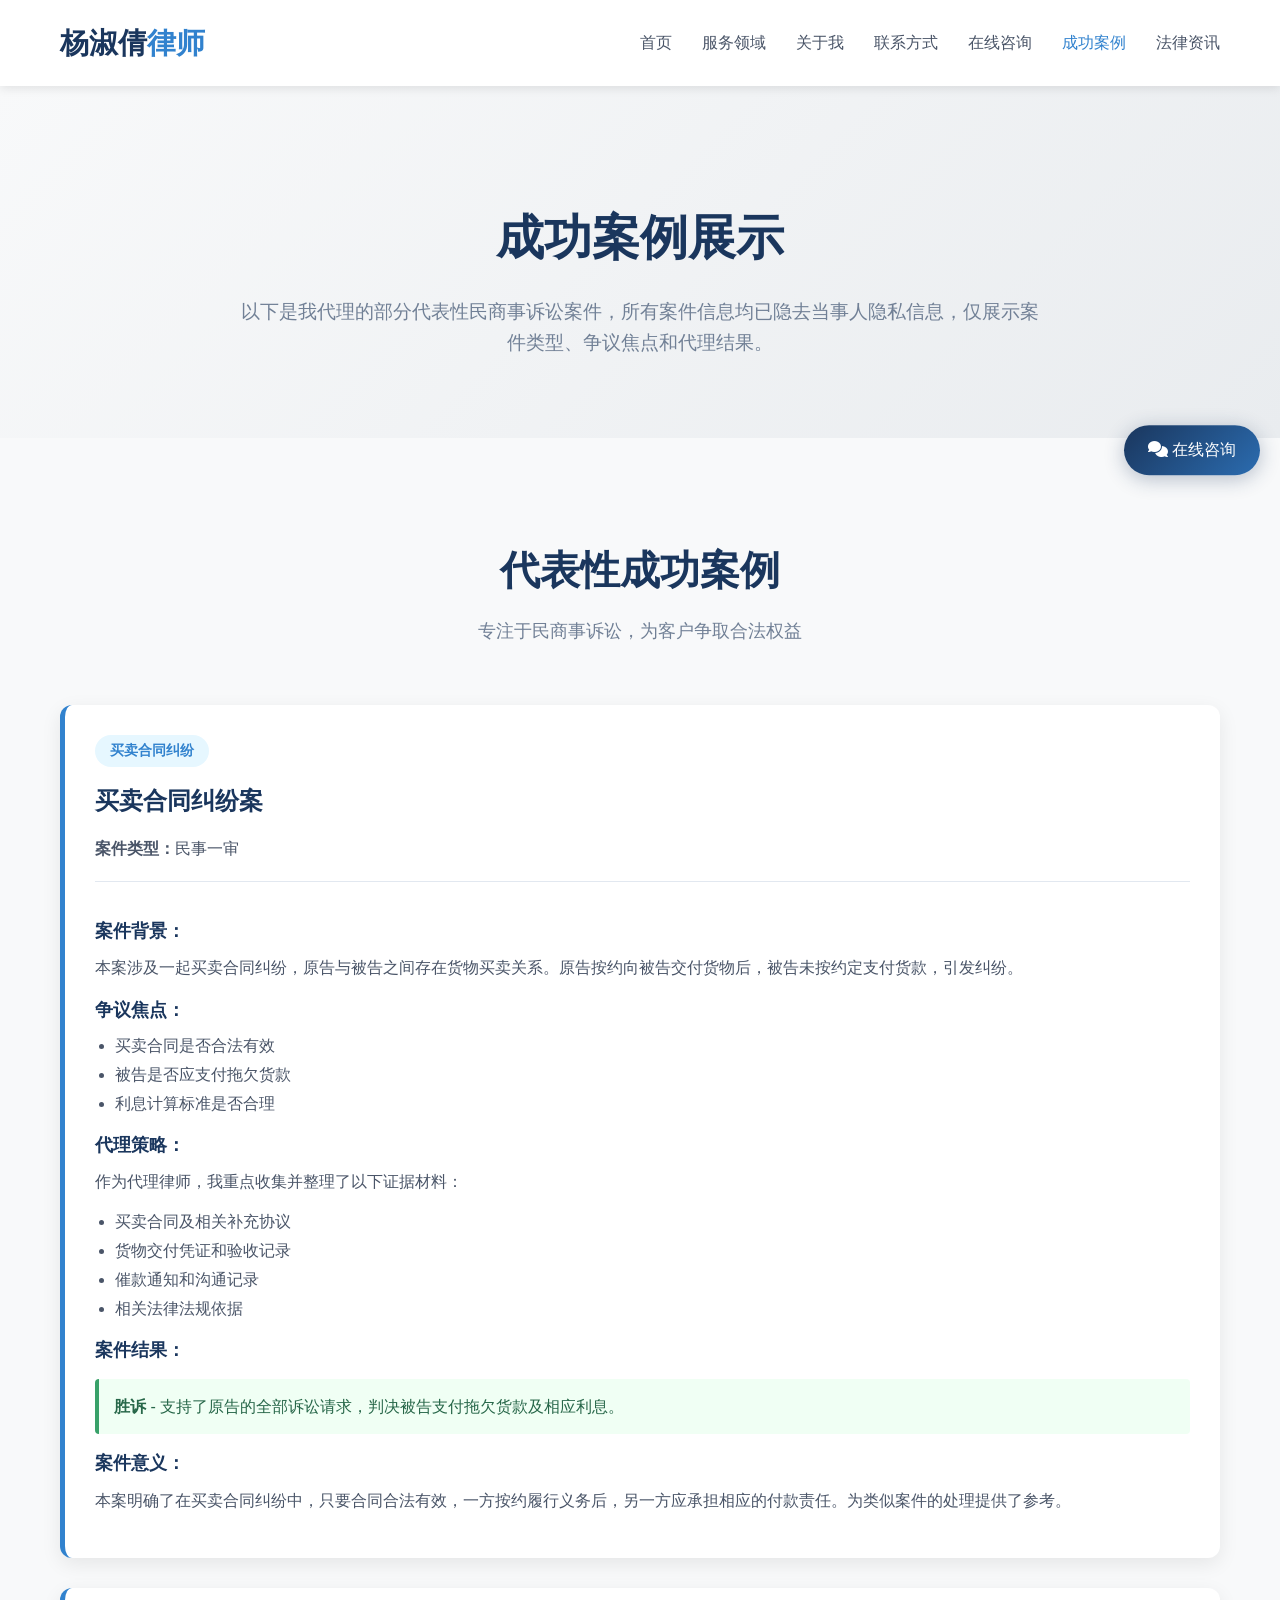
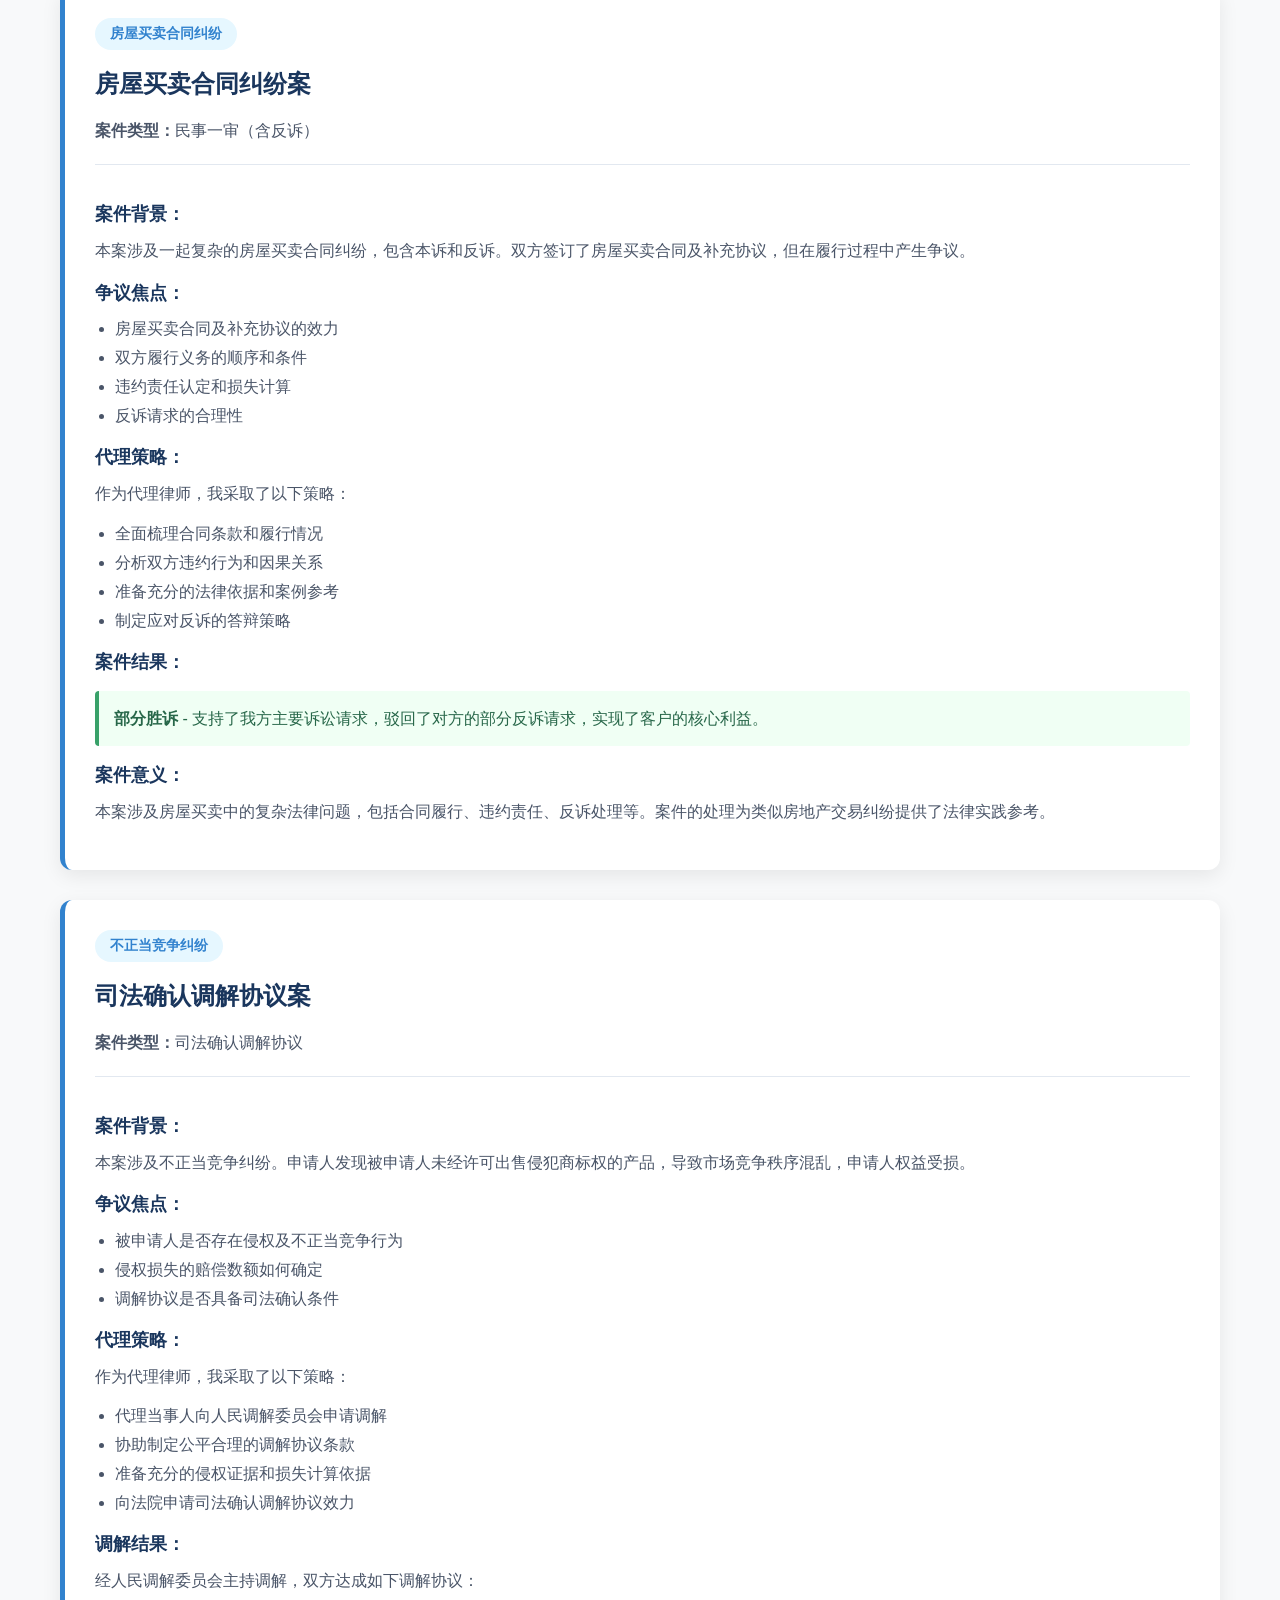
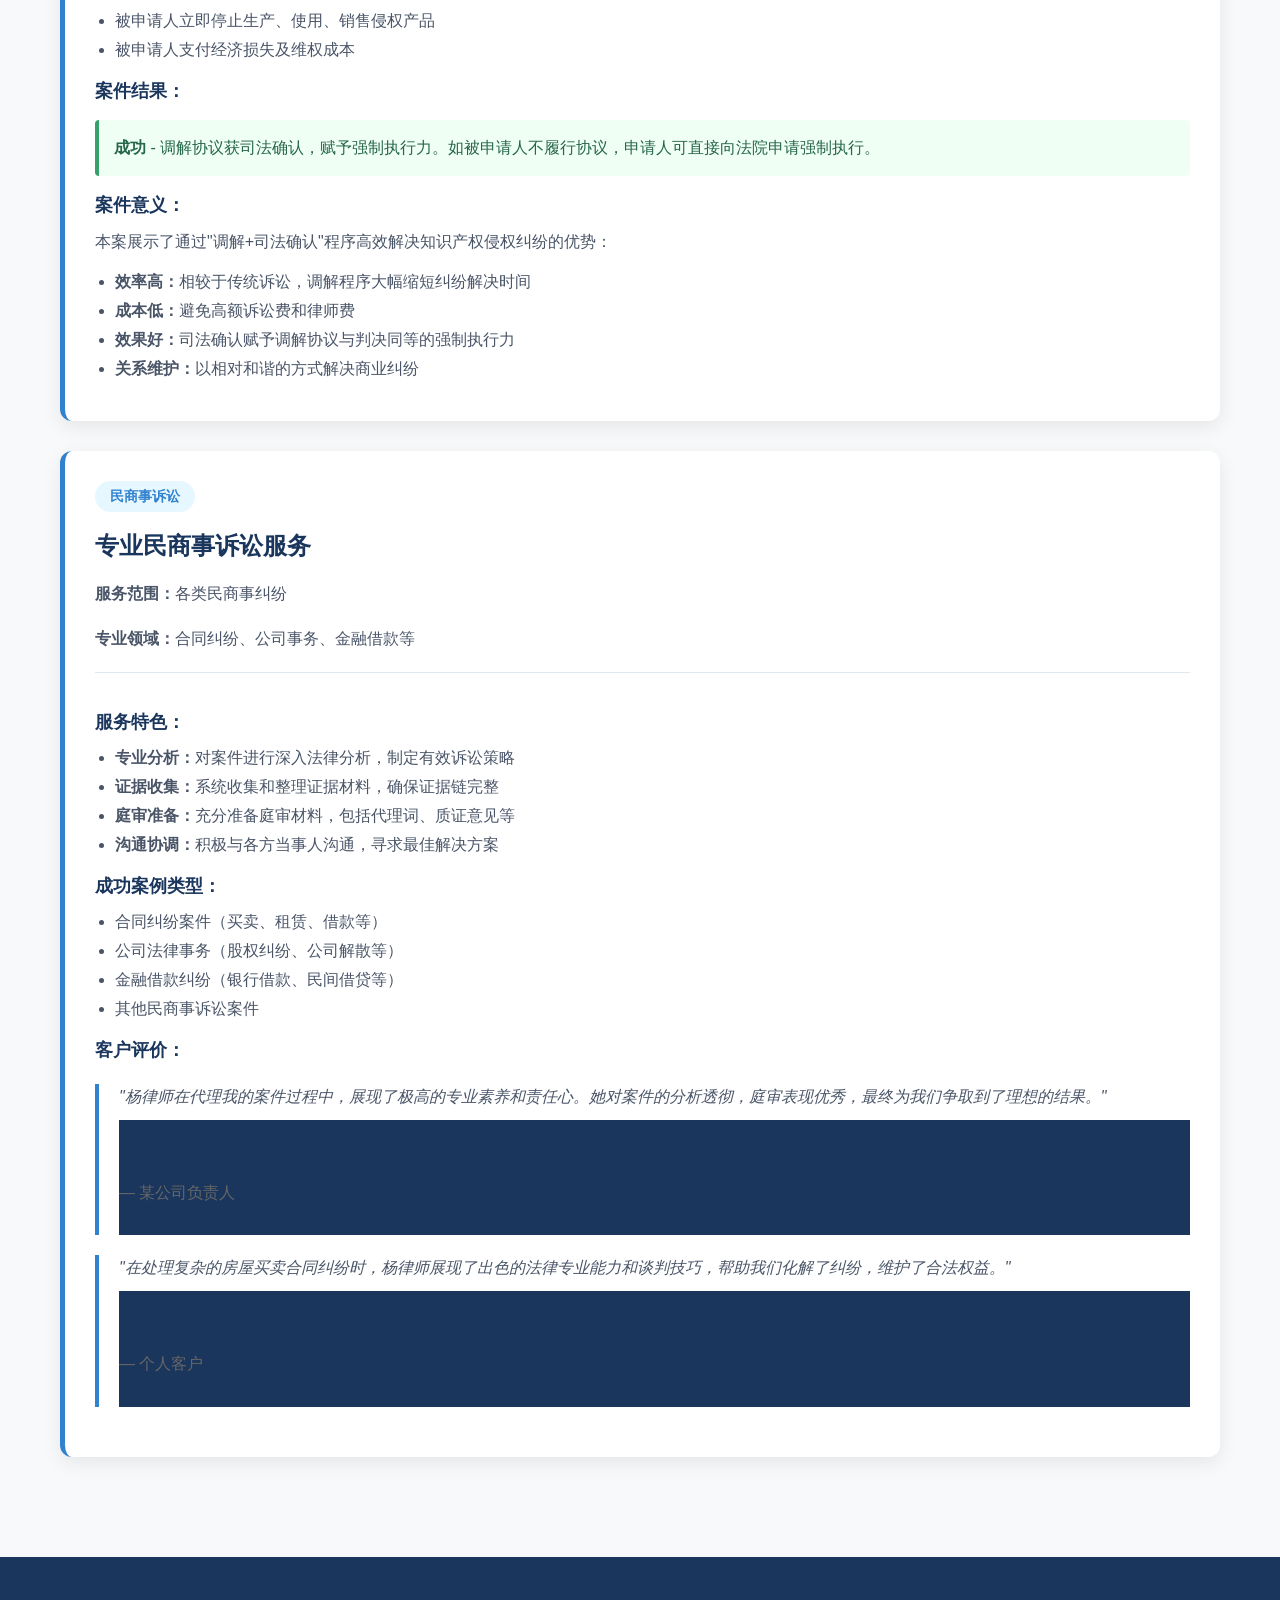
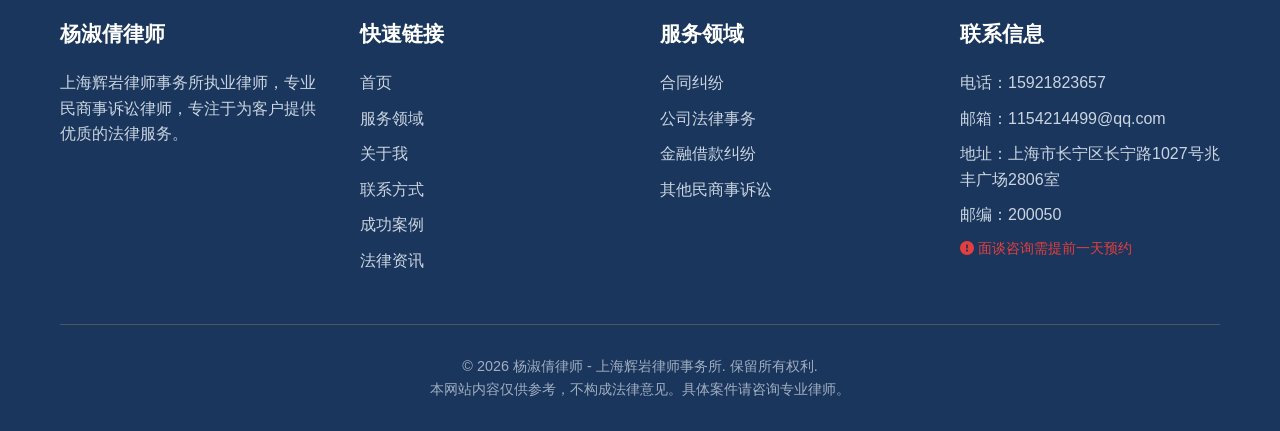
==== commit 0bee0041: "cases.html: 完整修复-补充案例CSS+在线咨询按钮HTML/CSS/JS(确保标签正确闭合)" ====
--- a/cases.html
+++ b/cases.html
@@ -299,6 +299,10 @@
             margin-bottom: 5px;
         }
         
+        </style>
+    
+    <!-- 咨询按钮样式 -->
+    <style>
         .case-result {
             background-color: #f0fff4;
             border-left: 4px solid #38a169;
@@ -393,5 +397,119 @@
             document.getElementById('consultPanel').classList.remove('show');
         }
     </script>
+
+    <style>
+        .case-details {
+            margin-top: 20px;
+            padding-top: 20px;
+            border-top: 1px solid #e2e8f0;
+        }
+        .case-details h4 {
+            color: #1a365d;
+            margin: 15px 0 10px;
+            font-size: 1.1rem;
+        }
+        .case-details ul {
+            margin: 10px 0 10px 20px;
+            color: #4a5568;
+        }
+        .case-details li {
+            margin-bottom: 5px;
+        }
+        .case-result {
+            background-color: #f0fff4;
+            border-left: 4px solid #38a169;
+            padding: 15px;
+            margin: 15px 0;
+            border-radius: 4px;
+        }
+    </style>
+    <!-- 悬浮咨询按钮 -->
+    <div class="fixed-consult-btn" onclick="showConsultPanel()">
+        <i class="fas fa-comments"></i> 在线咨询
+    </div>
+    <!-- 咨询面板 -->
+    <div class="consult-panel" id="consultPanel">
+        <div class="consult-panel-header">
+            <span>扫码咨询杨律师</span>
+            <button onclick="hideConsultPanel()">&times;</button>
+        </div>
+        <div class="consult-panel-body" style="text-align: center;">
+            <p>长按识别二维码，添加杨律师微信</p>
+            <img src="素材/微信二维码.png" alt="杨律师微信二维码" style="width:200px;height:200px;margin:15px 0;border-radius:8px;">
+            <p style="color:#666;font-size:0.85rem;">或直接拨打电话：<strong>15921823657</strong></p>
+        </div>
+    </div>
+    <style>
+        .fixed-consult-btn {
+            position: fixed;
+            top: 50%; right: 20px;
+            transform: translateY(-50%);
+            background: linear-gradient(135deg, #1a365d, #2b6cb0);
+            color: #fff;
+            padding: 12px 24px;
+            border-radius: 30px;
+            cursor: pointer;
+            box-shadow: 0 4px 20px rgba(26,54,93,0.3);
+            z-index: 9999;
+            font-size: 1rem;
+            font-weight: 500;
+            transition: transform 0.3s ease, box-shadow 0.3s ease;
+        }
+        .fixed-consult-btn:hover {
+            transform: translateY(-3px);
+            box-shadow: 0 6px 25px rgba(26,54,93,0.4);
+        }
+        .consult-panel {
+            display: none;
+            position: fixed;
+            top: 50%; right: 80px;
+            transform: translateY(-50%);
+            width: 320px;
+            background: #fff;
+            border-radius: 12px;
+            box-shadow: 0 8px 40px rgba(0,0,0,0.15);
+            z-index: 9999;
+            overflow: hidden;
+        }
+        .consult-panel.show {
+            display: block;
+        }
+        .consult-panel-header {
+            background: linear-gradient(135deg, #1a365d, #2b6cb0);
+            color: #fff;
+            padding: 15px 20px;
+            display: flex;
+            justify-content: space-between;
+            align-items: center;
+        }
+        .consult-panel-header button {
+            background: none; border: none;
+            color: #fff; font-size: 1.5rem;
+            cursor: pointer;
+        }
+        .consult-panel-body { padding: 20px; }
+        .consult-panel-body p { margin: 0 0 15px; color: #4a5568; font-size: 0.9rem; }
+        @media (max-width: 480px) {
+            .fixed-consult-btn {
+                top: 50%; right: 10px;
+                padding: 10px 18px;
+                font-size: 0.9rem;
+            }
+            .consult-panel {
+                top: 50%; right: 60px;
+                left: 10px; width: auto;
+            }
+        }
+    </style>
+    <script>
+        function showConsultPanel() {
+            document.getElementById('consultPanel').classList.add('show');
+        }
+        function hideConsultPanel() {
+            document.getElementById('consultPanel').classList.remove('show');
+        }
+    </script>
+
 </body>
 </html>
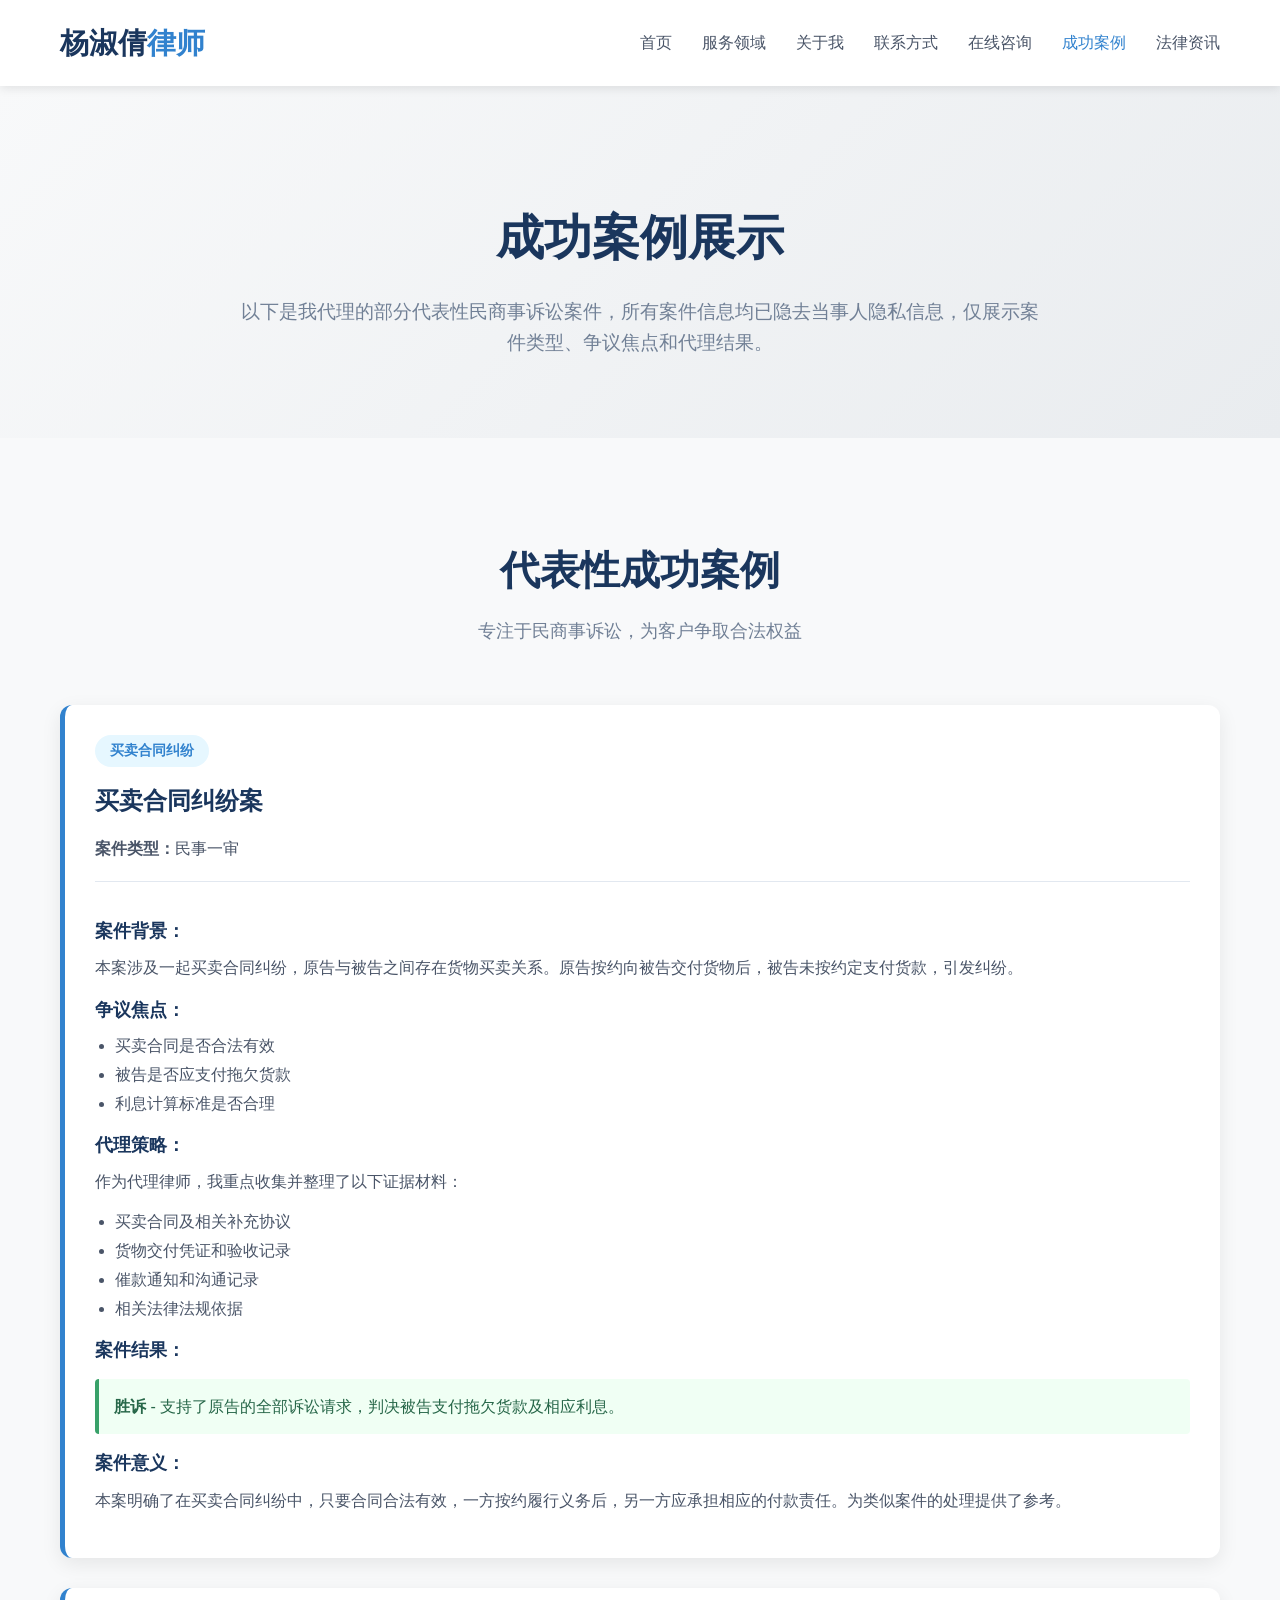
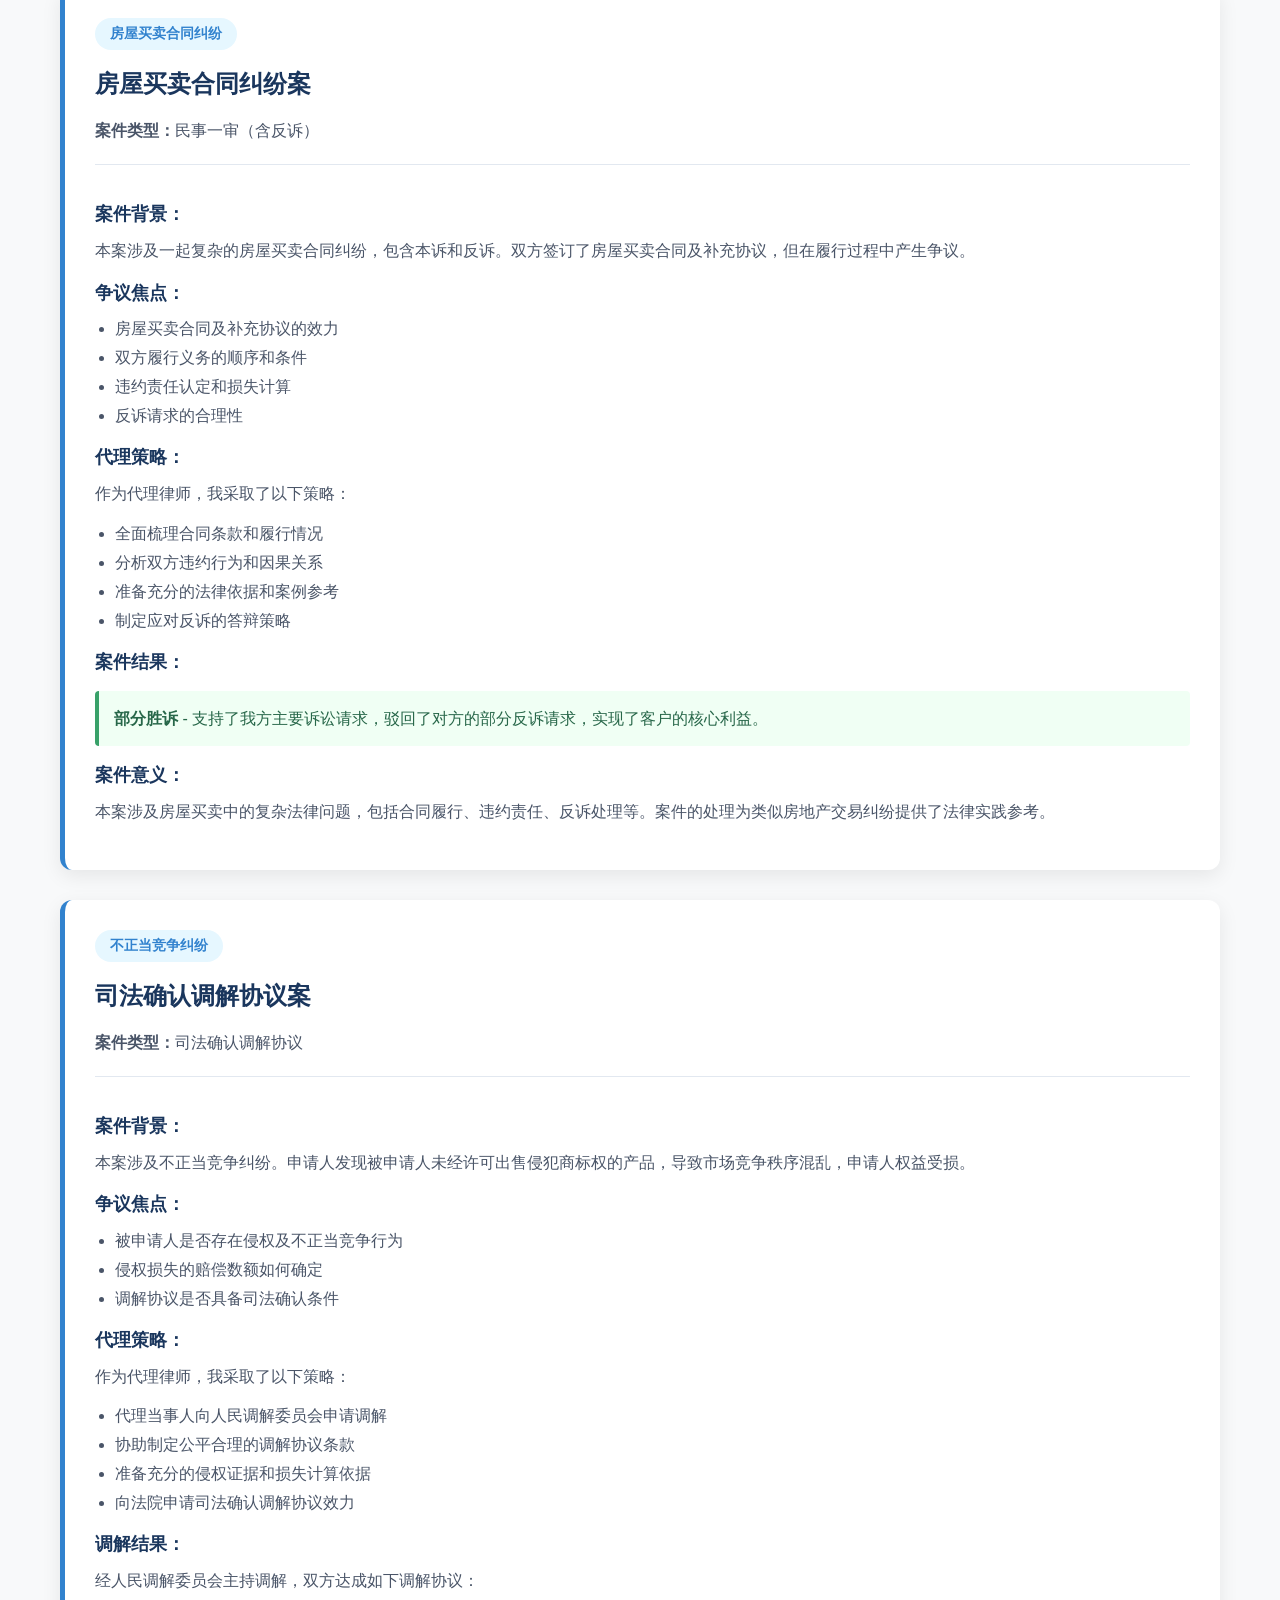
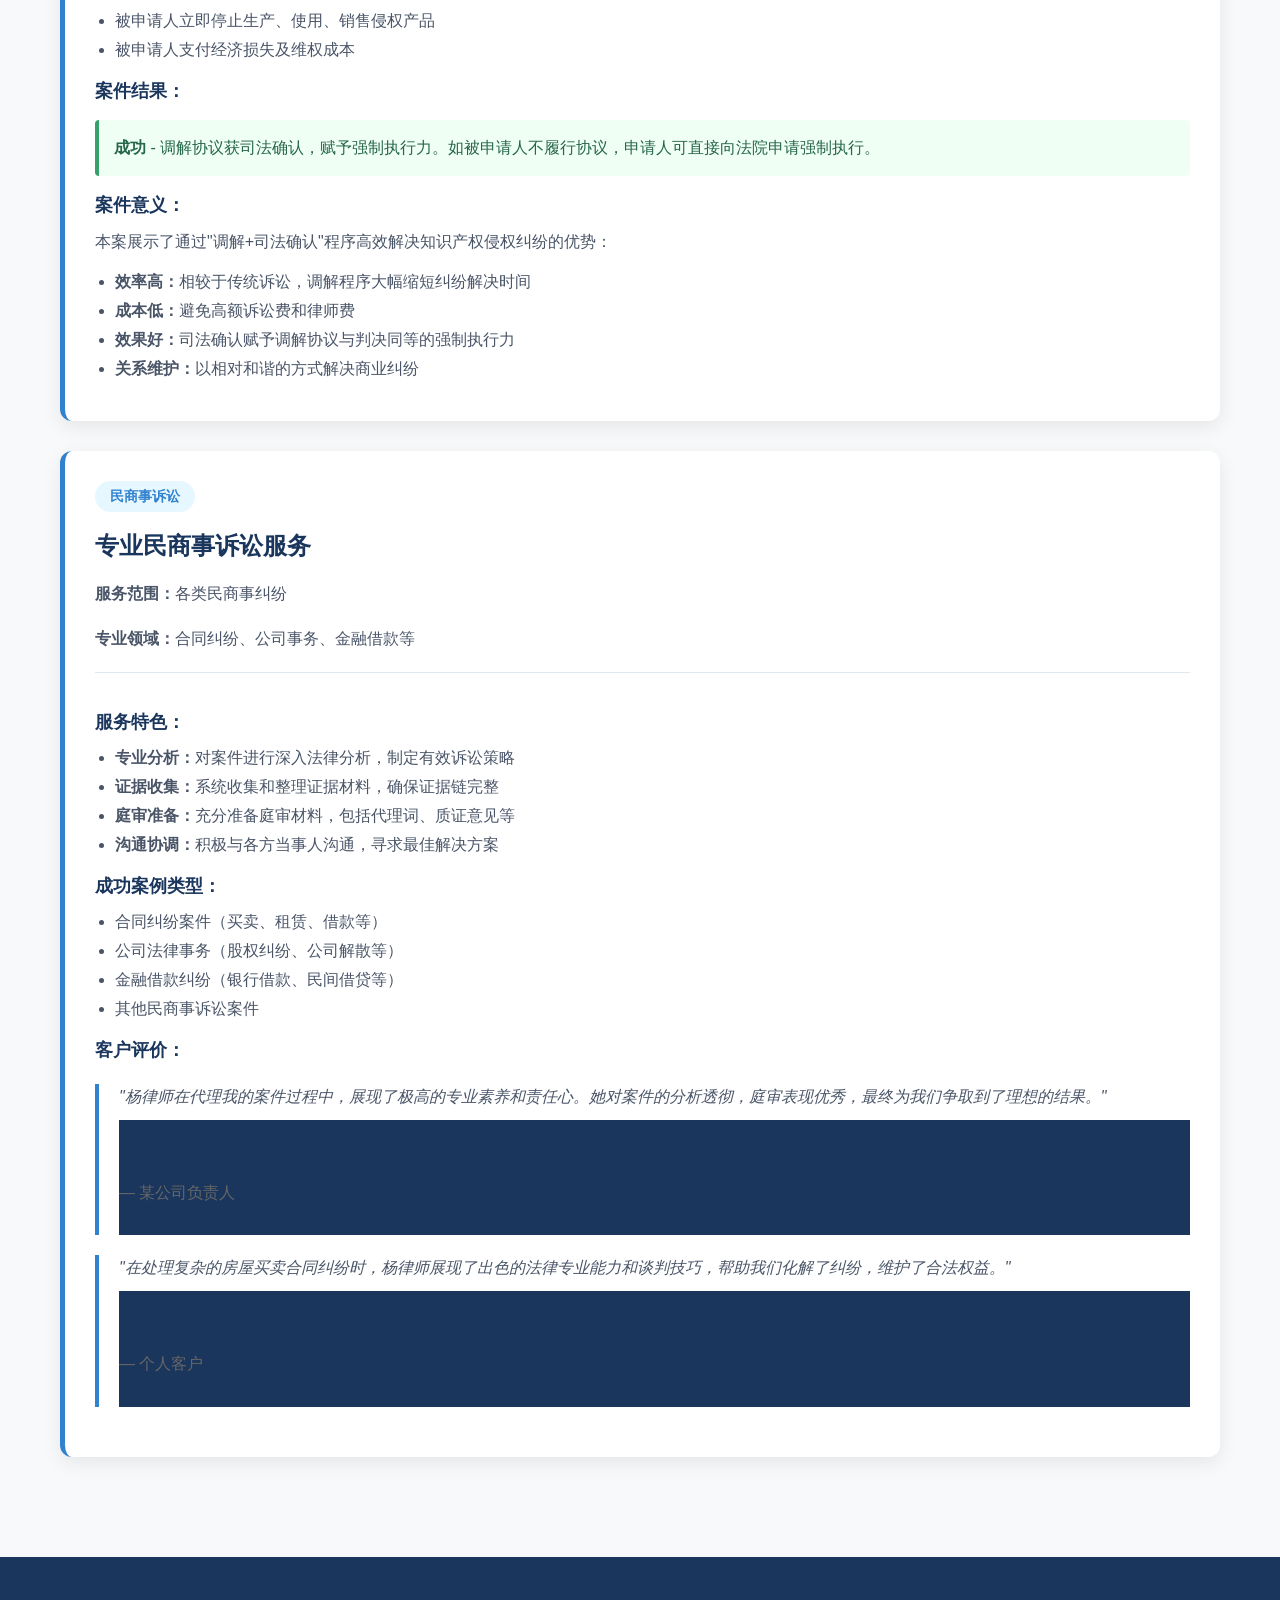
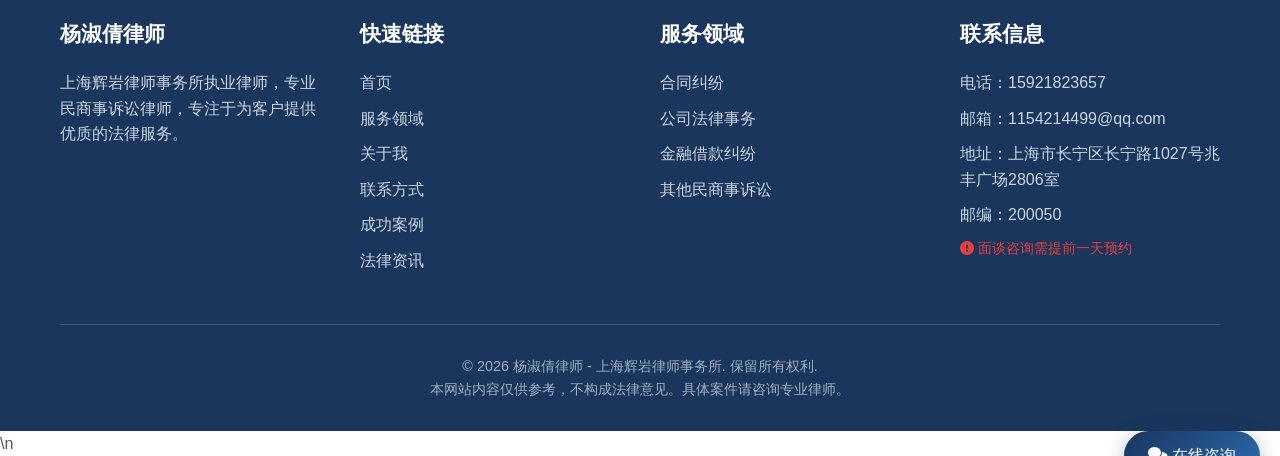
==== commit 4e015910: "cases.html: 彻底修复-清除重复代码+单次注入完整在线咨询按钮" ====
--- a/cases.html
+++ b/cases.html
@@ -277,155 +277,24 @@
         });
     </script>
     
-    <style>
-        .case-details {
-            margin-top: 20px;
-            padding-top: 20px;
-            border-top: 1px solid #e2e8f0;
-        }
-        
-        .case-details h4 {
-            color: #1a365d;
-            margin: 15px 0 10px;
-            font-size: 1.1rem;
-        }
-        
-        .case-details ul {
-            margin: 10px 0 10px 20px;
-            color: #4a5568;
-        }
-        
-        .case-details li {
-            margin-bottom: 5px;
-        }
-        
-        </style>
     
-    <!-- 咨询按钮样式 -->
-    <style>
-        .case-result {
-            background-color: #f0fff4;
-            border-left: 4px solid #38a169;
-            padding: 15px;
-            margin: 15px 0;
-            border-radius: 4px;
-        }
-        -    <!-- 咨询按钮样式 -->
-    <style>
-        .fixed-consult-btn {
-            position: fixed;
-            top: 50%;
-            right: 20px;
-            transform: translateY(-50%);
-            background: linear-gradient(135deg, #1a365d, #2b6cb0);
-            color: #fff;
-            padding: 12px 24px;
-            border-radius: 30px;
-            cursor: pointer;
-            box-shadow: 0 4px 20px rgba(26,54,93,0.3);
-            z-index: 9999;
-            font-size: 1rem;
-            font-weight: 500;
-            transition: transform 0.3s ease, box-shadow 0.3s ease;
-        }
-        .fixed-consult-btn:hover {
-            transform: translateY(-3px);
-            box-shadow: 0 6px 25px rgba(26,54,93,0.4);
-        }
-        .consult-panel {
-            display: none;
-            position: fixed;
-            top: 50%;
-            right: 80px;
-            transform: translateY(-50%);
-            width: 320px;
-            background: #fff;
-            border-radius: 12px;
-            box-shadow: 0 8px 40px rgba(0,0,0,0.15);
-            z-index: 9999;
-            overflow: hidden;
-        }
-        .consult-panel.show {
-            display: block;
-        }
-        .consult-panel-header {
-            background: linear-gradient(135deg, #1a365d, #2b6cb0);
-            color: #fff;
-            padding: 15px 20px;
-            display: flex;
-            justify-content: space-between;
-            align-items: center;
-        }
-        .consult-panel-header button {
-            background: none;
-            border: none;
-            color: #fff;
-            font-size: 1.5rem;
-            cursor: pointer;
-        }
-        .consult-panel-body {
-            padding: 20px;
-        }
-        .consult-panel-body p {
-            margin: 0 0 15px;
-            color: #4a5568;
-            font-size: 0.9rem;
-        }
-        @media (max-width: 480px) {
-            .fixed-consult-btn {
-                top: 50%;
-                right: 10px;
-                transform: translateY(-50%);
-                padding: 10px 18px;
-                font-size: 0.9rem;
-            }
-            .consult-panel {
-                top: 50%;
-                right: 60px;
-                transform: translateY(-50%);
-                left: 10px;
-                width: auto;
-            }
-        }
-    </style>
-    <script>
-        function showConsultPanel() {
-            document.getElementById('consultPanel').classList.add('show');
-        }
-        function hideConsultPanel() {
-            document.getElementById('consultPanel').classList.remove('show');
-        }
-    </script>
-
     <style>
         .case-details {
-            margin-top: 20px;
-            padding-top: 20px;
+            margin-top: 20px; padding-top: 20px;
             border-top: 1px solid #e2e8f0;
         }
-        .case-details h4 {
-            color: #1a365d;
-            margin: 15px 0 10px;
-            font-size: 1.1rem;
-        }
-        .case-details ul {
-            margin: 10px 0 10px 20px;
-            color: #4a5568;
-        }
-        .case-details li {
-            margin-bottom: 5px;
-        }
+        .case-details h4 { color: #1a365d; margin: 15px 0 10px; font-size: 1.1rem; }
+        .case-details ul { margin: 10px 0 10px 20px; color: #4a5568; }
+        .case-details li { margin-bottom: 5px; }
         .case-result {
             background-color: #f0fff4;
             border-left: 4px solid #38a169;
-            padding: 15px;
-            margin: 15px 0;
+            padding: 15px; margin: 15px 0;
             border-radius: 4px;
         }
     </style>
     <!-- 悬浮咨询按钮 -->
-    <div class="fixed-consult-btn" onclick="showConsultPanel()">
+    <div class=fixed-consult-btn onclick="showConsultPanel()">
         <i class="fas fa-comments"></i> 在线咨询
     </div>
     <!-- 咨询面板 -->
@@ -443,17 +312,13 @@
     <style>
         .fixed-consult-btn {
             position: fixed;
-            top: 50%; right: 20px;
-            transform: translateY(-50%);
+            top: 50%%; right: 20px;
+            transform: translateY(-50%%);
             background: linear-gradient(135deg, #1a365d, #2b6cb0);
-            color: #fff;
-            padding: 12px 24px;
-            border-radius: 30px;
-            cursor: pointer;
+            color: #fff; padding: 12px 24px;
+            border-radius: 30px; cursor: pointer;
             box-shadow: 0 4px 20px rgba(26,54,93,0.3);
-            z-index: 9999;
-            font-size: 1rem;
-            font-weight: 500;
+            z-index: 9999; font-size: 1rem; font-weight: 500;
             transition: transform 0.3s ease, box-shadow 0.3s ease;
         }
         .fixed-consult-btn:hover {
@@ -463,41 +328,32 @@
         .consult-panel {
             display: none;
             position: fixed;
-            top: 50%; right: 80px;
-            transform: translateY(-50%);
-            width: 320px;
-            background: #fff;
+            top: 50%%; right: 80px;
+            transform: translateY(-50%%);
+            width: 320px; background: #fff;
             border-radius: 12px;
             box-shadow: 0 8px 40px rgba(0,0,0,0.15);
-            z-index: 9999;
-            overflow: hidden;
-        }
-        .consult-panel.show {
-            display: block;
-        }
+            z-index: 9999; overflow: hidden;
+        }
+        .consult-panel.show { display: block; }
         .consult-panel-header {
             background: linear-gradient(135deg, #1a365d, #2b6cb0);
-            color: #fff;
-            padding: 15px 20px;
-            display: flex;
-            justify-content: space-between;
-            align-items: center;
+            color: #fff; padding: 15px 20px;
+            display: flex; justify-content: space-between; align-items: center;
         }
         .consult-panel-header button {
             background: none; border: none;
-            color: #fff; font-size: 1.5rem;
-            cursor: pointer;
+            color: #fff; font-size: 1.5rem; cursor: pointer;
         }
         .consult-panel-body { padding: 20px; }
         .consult-panel-body p { margin: 0 0 15px; color: #4a5568; font-size: 0.9rem; }
         @media (max-width: 480px) {
             .fixed-consult-btn {
-                top: 50%; right: 10px;
-                padding: 10px 18px;
-                font-size: 0.9rem;
+                top: 50%%; right: 10px;
+                padding: 10px 18px; font-size: 0.9rem;
             }
             .consult-panel {
-                top: 50%; right: 60px;
+                top: 50%%; right: 60px;
                 left: 10px; width: auto;
             }
         }
@@ -510,6 +366,5 @@
             document.getElementById('consultPanel').classList.remove('show');
         }
     </script>
-
-</body>
+\n</body>
 </html>
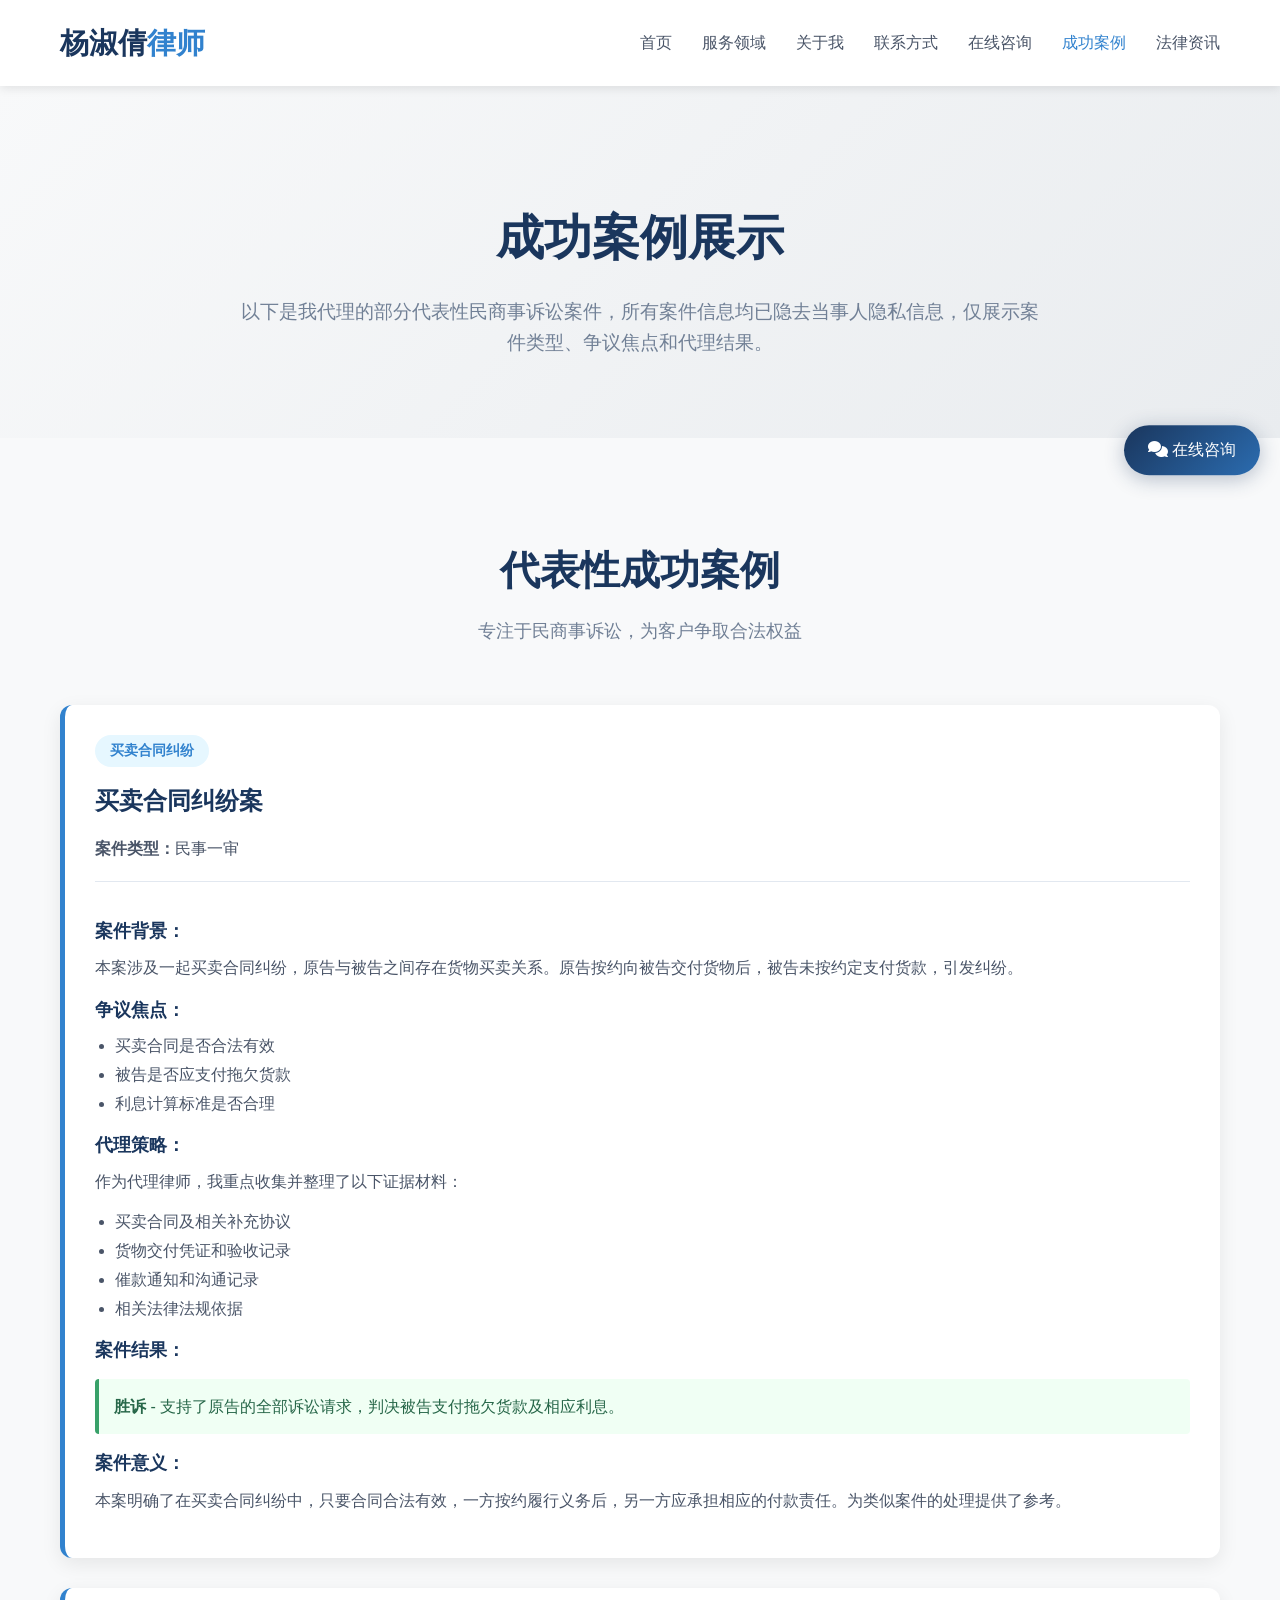
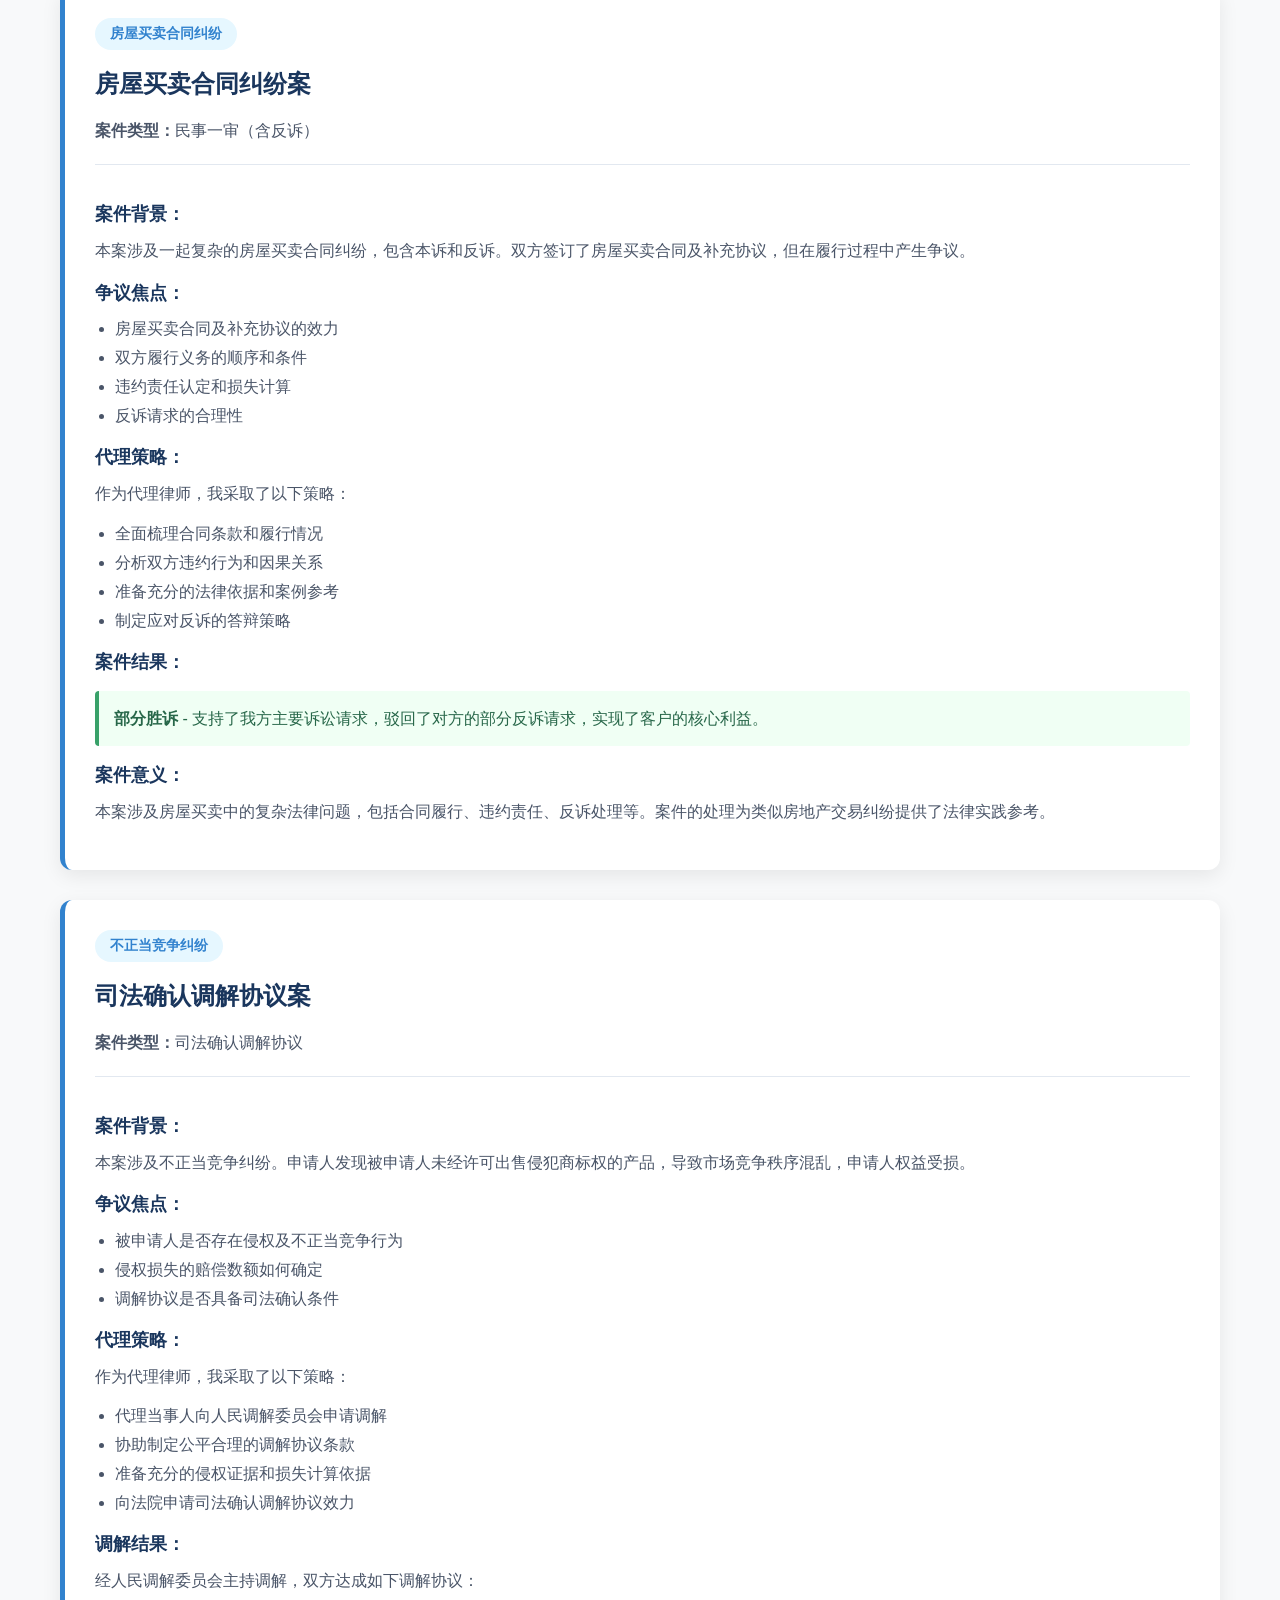
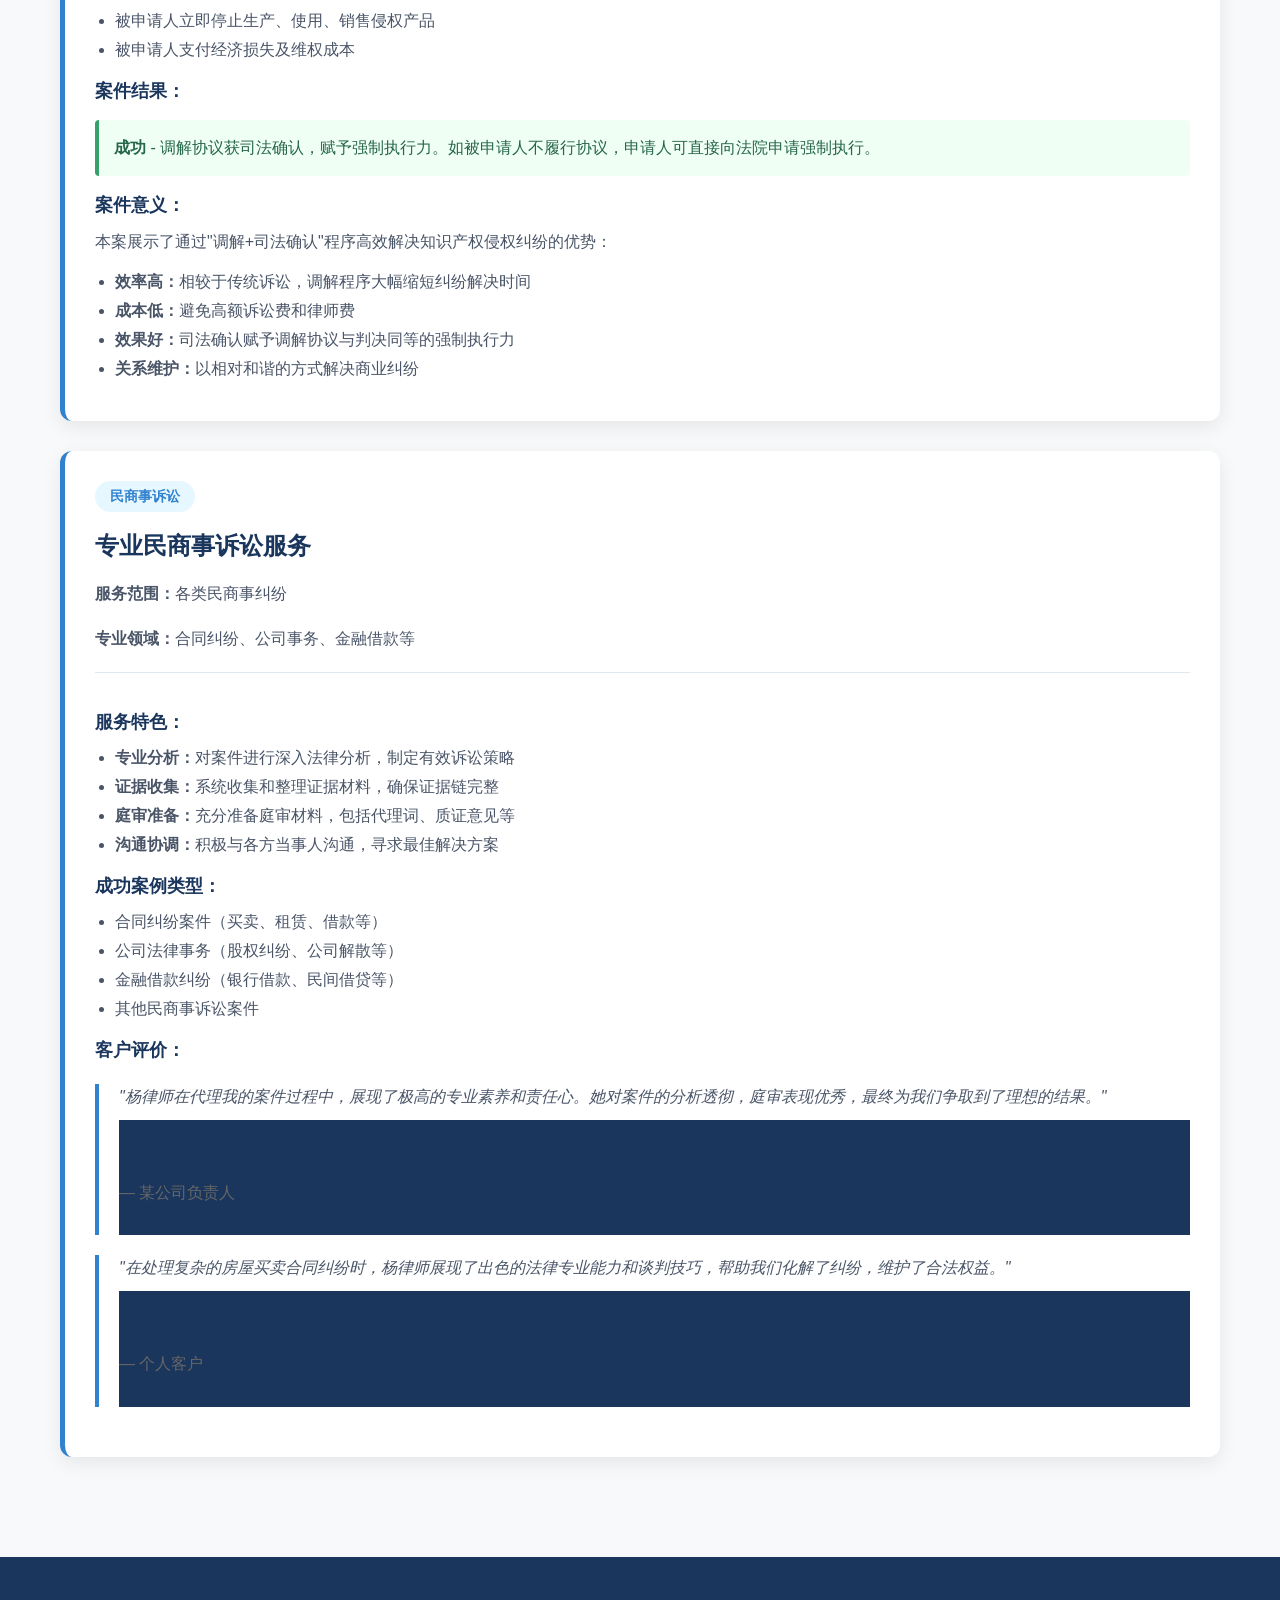
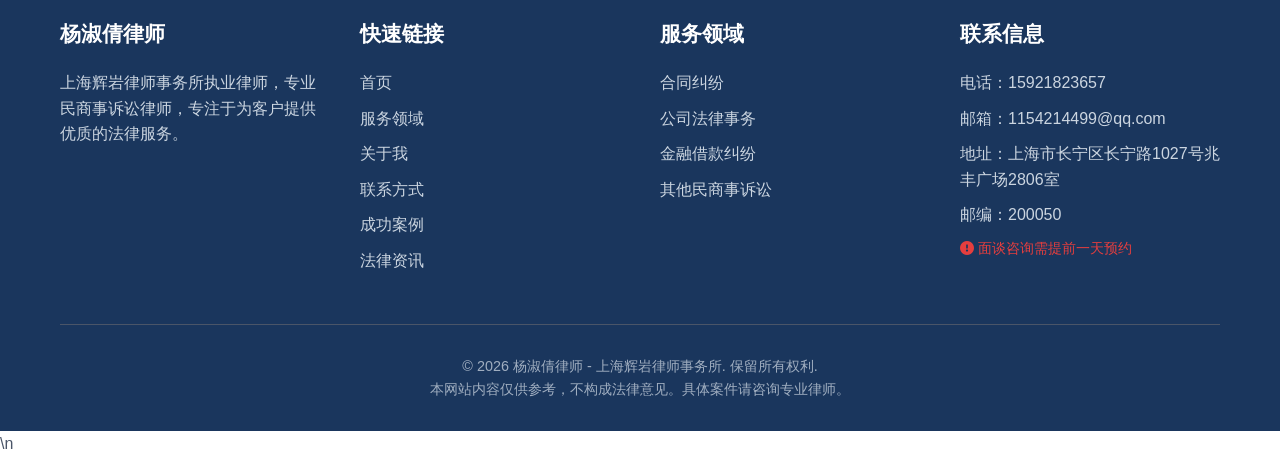
==== commit 09450e94: "cases.html: 修复CSS双百分号bug(50%%→50%, 导致选择器整体失效)" ====
--- a/cases.html
+++ b/cases.html
@@ -312,8 +312,8 @@
     <style>
         .fixed-consult-btn {
             position: fixed;
-            top: 50%%; right: 20px;
-            transform: translateY(-50%%);
+            top: 50%; right: 20px;
+            transform: translateY(-50%);
             background: linear-gradient(135deg, #1a365d, #2b6cb0);
             color: #fff; padding: 12px 24px;
             border-radius: 30px; cursor: pointer;
@@ -328,8 +328,8 @@
         .consult-panel {
             display: none;
             position: fixed;
-            top: 50%%; right: 80px;
-            transform: translateY(-50%%);
+            top: 50%; right: 80px;
+            transform: translateY(-50%);
             width: 320px; background: #fff;
             border-radius: 12px;
             box-shadow: 0 8px 40px rgba(0,0,0,0.15);
@@ -349,11 +349,11 @@
         .consult-panel-body p { margin: 0 0 15px; color: #4a5568; font-size: 0.9rem; }
         @media (max-width: 480px) {
             .fixed-consult-btn {
-                top: 50%%; right: 10px;
+                top: 50%; right: 10px;
                 padding: 10px 18px; font-size: 0.9rem;
             }
             .consult-panel {
-                top: 50%%; right: 60px;
+                top: 50%; right: 60px;
                 left: 10px; width: auto;
             }
         }
